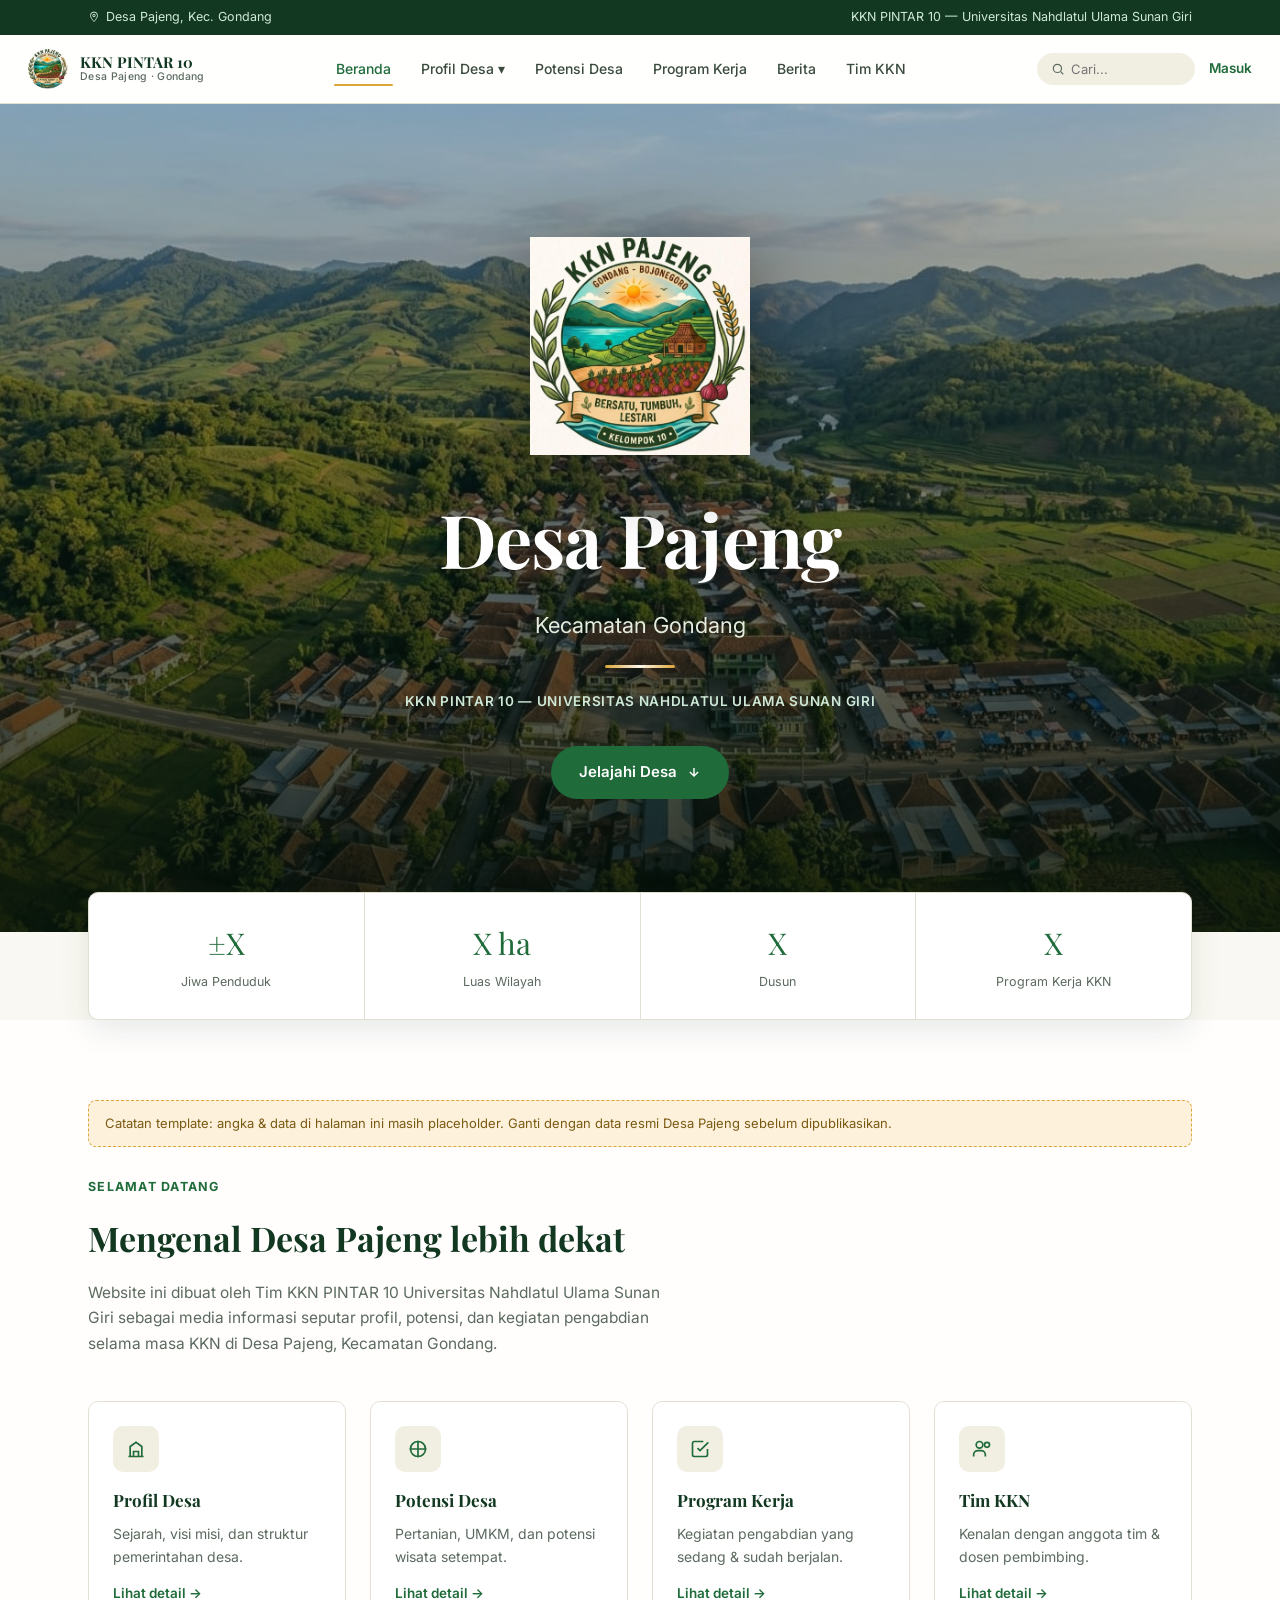
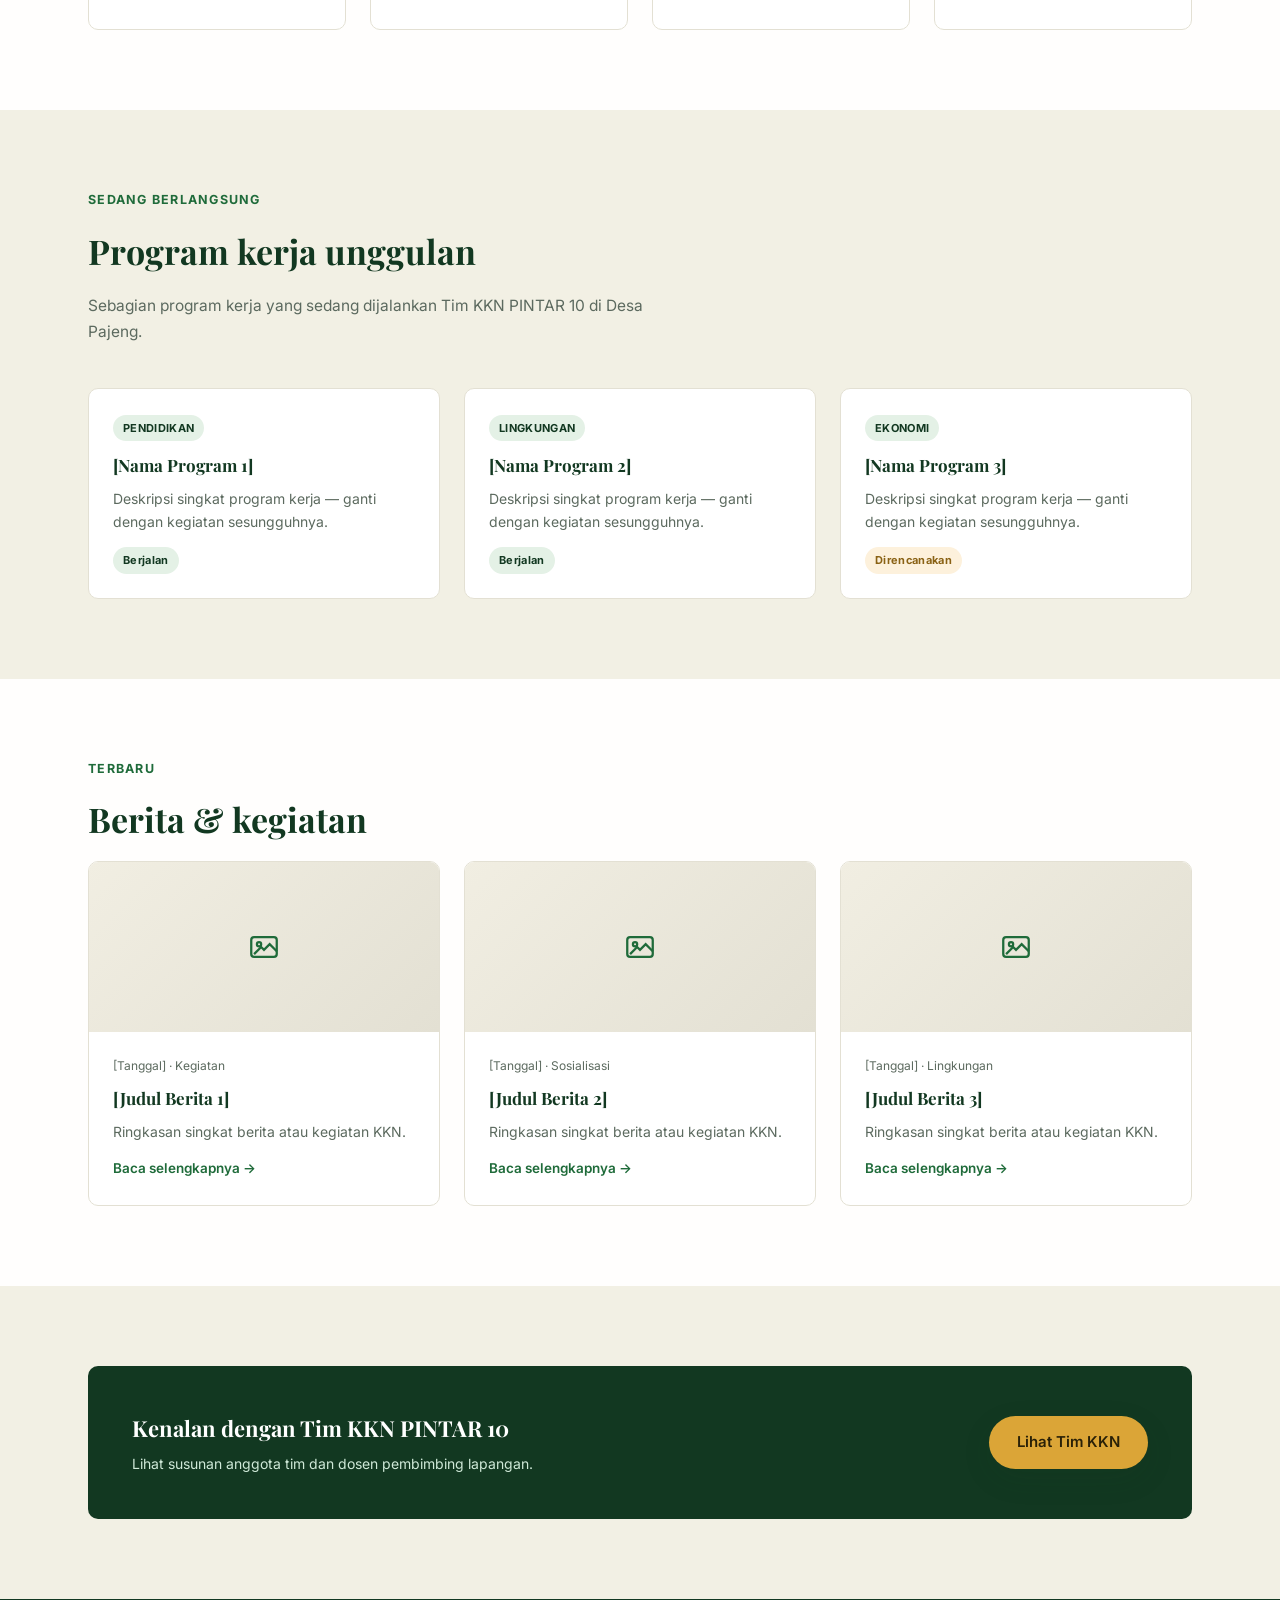
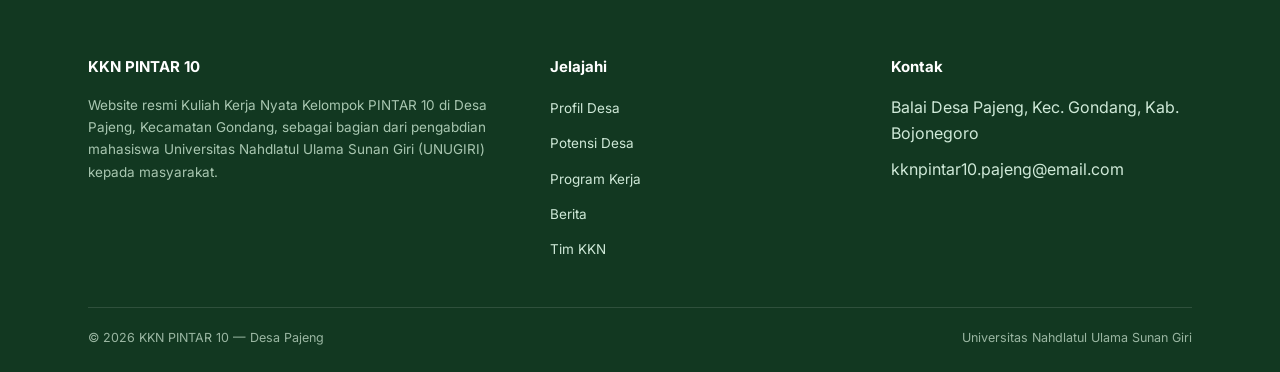
==== index.html @ 2a143d59 "Initial commit" ====
<!DOCTYPE html>
<html lang="id">
<head>
<meta charset="UTF-8">
<meta name="viewport" content="width=device-width, initial-scale=1.0">
<title>Beranda — KKN PINTAR 10 Desa Pajeng</title>
<meta name="description" content="Website resmi KKN PINTAR 10 Universitas Nahdlatul Ulama Sunan Giri di Desa Pajeng, Kecamatan Gondang.">
<link rel="stylesheet" href="style.css">
<link rel="preconnect" href="https://fonts.googleapis.com">
<link rel="preconnect" href="https://fonts.gstatic.com" crossorigin>
<link href="https://fonts.googleapis.com/css2?family=Playfair+Display:wght@600;700&family=Inter:wght@400;500;600;700&display=swap" rel="stylesheet">
</head>
<body>

<div class="topbar">
  <div class="container">
    <div class="loc"><svg viewBox="0 0 24 24" fill="none" stroke="currentColor" stroke-width="2"><path d="M12 21s7-7.5 7-12a7 7 0 1 0-14 0c0 4.5 7 12 7 12z"/><circle cx="12" cy="9" r="2.5"/></svg> Desa Pajeng, Kec. Gondang</div>
    <div>KKN PINTAR 10 — Universitas Nahdlatul Ulama Sunan Giri</div>
  </div>
</div>

<header class="navbar">
  <div class="nav-inner">
    <a href="index.html" class="brand">
      <img src="logo.jpeg" alt="Logo KKN PINTAR 10" width="40" height="40" style="border-radius:50%;object-fit:cover;">
      <span class="brand-text">KKN PINTAR 10<small>Desa Pajeng &middot; Gondang</small></span>
    </a>
    <ul class="nav-links" id="navlinks">
      <li><a href="index.html" class="active">Beranda</a></li>
      <li class="has-dropdown"><a href="profil-desa.html">Profil Desa ▾</a>
        <div class="dropdown">
          <a href="profil-desa.html#sejarah">Sejarah Desa</a>
          <a href="profil-desa.html#visi-misi">Visi &amp; Misi</a>
          <a href="profil-desa.html#struktur">Struktur Pemerintahan</a>
        </div>
      </li>
      <li><a href="potensi-desa.html">Potensi Desa</a></li>
      <li><a href="program-kerja.html">Program Kerja</a></li>
      <li><a href="berita.html">Berita</a></li>
      <li><a href="tim-kkn.html">Tim KKN</a></li>
    </ul>
    <div class="nav-right">
      <div class="search-box">
        <svg width="14" height="14" viewBox="0 0 24 24" fill="none" stroke="currentColor" stroke-width="2"><circle cx="11" cy="11" r="7"/><line x1="21" y1="21" x2="16.65" y2="16.65"/></svg>
        <input type="text" placeholder="Cari...">
      </div>
      <a href="#" class="login-link">Masuk</a>
      <button class="navtoggle" id="navtoggle" aria-label="Buka menu">≡</button>
    </div>
  </div>
</header>

<section class="hero">
  <div class="hero-bg">
    <img src="bk.jpeg" alt="Pemandangan Desa Pajeng" id="hero-bg-img"
         onerror="this.onerror=null;this.src='hero-bg-default.svg';">
  </div>
  <div class="hero-overlay"></div>
  <div class="hero-content">
    <div class="hero-logo">
  <img src="logo.jpeg" alt="Logo KKN PINTAR 10" style="object-fit:contain;">
</div>
    <h1>Desa Pajeng</h1>
    <p class="sub">Kecamatan Gondang</p>
    <div class="hero-divider"></div>
    <p class="kkn-line">KKN PINTAR 10 — Universitas Nahdlatul Ulama Sunan Giri</p>
    <a href="#jelajahi" class="hero-cta">Jelajahi Desa
      <svg width="14" height="14" viewBox="0 0 24 24" fill="none" stroke="currentColor" stroke-width="2.5"><path d="M12 5v14M5 12l7 7 7-7"/></svg>
    </a>
  </div>
</section>

<div class="container">
  <div class="stats-bar reveal">
    <div class="stat-box"><div class="num">±X</div><div class="lab">Jiwa Penduduk</div></div>
    <div class="stat-box"><div class="num">X ha</div><div class="lab">Luas Wilayah</div></div>
    <div class="stat-box"><div class="num">X</div><div class="lab">Dusun</div></div>
    <div class="stat-box"><div class="num">X</div><div class="lab">Program Kerja KKN</div></div>
  </div>
</div>

<section class="section" id="jelajahi">
  <div class="container">
    <div class="edit-note reveal">Catatan template: angka &amp; data di halaman ini masih placeholder. Ganti dengan data resmi Desa Pajeng sebelum dipublikasikan.</div>
    <p class="section-tag reveal">Selamat Datang</p>
    <h2 class="section-title reveal">Mengenal Desa Pajeng lebih dekat</h2>
    <p class="section-desc reveal">Website ini dibuat oleh Tim KKN PINTAR 10 Universitas Nahdlatul Ulama Sunan Giri sebagai media informasi seputar profil, potensi, dan kegiatan pengabdian selama masa KKN di Desa Pajeng, Kecamatan Gondang.</p>

    <div class="grid cols-4 reveal">
      <a href="profil-desa.html" class="card">
        <div class="card-body">
          <div class="card-icon"><svg width="20" height="20" viewBox="0 0 24 24" fill="none" stroke="currentColor" stroke-width="2"><path d="M3 21h18M5 21V9l7-5 7 5v12M9 21v-6h6v6"/></svg></div>
          <h3>Profil Desa</h3>
          <p>Sejarah, visi misi, dan struktur pemerintahan desa.</p>
          <span class="link">Lihat detail &rarr;</span>
        </div>
      </a>
      <a href="potensi-desa.html" class="card">
        <div class="card-body">
          <div class="card-icon"><svg width="20" height="20" viewBox="0 0 24 24" fill="none" stroke="currentColor" stroke-width="2"><path d="M12 2v20M2 12h20"/><circle cx="12" cy="12" r="9"/></svg></div>
          <h3>Potensi Desa</h3>
          <p>Pertanian, UMKM, dan potensi wisata setempat.</p>
          <span class="link">Lihat detail &rarr;</span>
        </div>
      </a>
      <a href="program-kerja.html" class="card">
        <div class="card-body">
          <div class="card-icon"><svg width="20" height="20" viewBox="0 0 24 24" fill="none" stroke="currentColor" stroke-width="2"><path d="M9 11l3 3L22 4M21 12v7a2 2 0 01-2 2H5a2 2 0 01-2-2V5a2 2 0 012-2h11"/></svg></div>
          <h3>Program Kerja</h3>
          <p>Kegiatan pengabdian yang sedang &amp; sudah berjalan.</p>
          <span class="link">Lihat detail &rarr;</span>
        </div>
      </a>
      <a href="tim-kkn.html" class="card">
        <div class="card-body">
          <div class="card-icon"><svg width="20" height="20" viewBox="0 0 24 24" fill="none" stroke="currentColor" stroke-width="2"><circle cx="9" cy="7" r="4"/><path d="M2 21v-2a5 5 0 015-5h4a5 5 0 015 5v2"/><circle cx="18" cy="7" r="3"/></svg></div>
          <h3>Tim KKN</h3>
          <p>Kenalan dengan anggota tim &amp; dosen pembimbing.</p>
          <span class="link">Lihat detail &rarr;</span>
        </div>
      </a>
    </div>
  </div>
</section>

<section class="section alt">
  <div class="container">
    <p class="section-tag reveal">Sedang Berlangsung</p>
    <h2 class="section-title reveal">Program kerja unggulan</h2>
    <p class="section-desc reveal">Sebagian program kerja yang sedang dijalankan Tim KKN PINTAR 10 di Desa Pajeng.</p>
    <div class="grid cols-3 reveal">
      <div class="card">
        <div class="card-body">
          <span class="tag-pill">Pendidikan</span>
          <h3>[Nama Program 1]</h3>
          <p>Deskripsi singkat program kerja — ganti dengan kegiatan sesungguhnya.</p>
          <span class="status-pill berjalan" style="margin-top:14px;display:inline-block;">Berjalan</span>
        </div>
      </div>
      <div class="card">
        <div class="card-body">
          <span class="tag-pill">Lingkungan</span>
          <h3>[Nama Program 2]</h3>
          <p>Deskripsi singkat program kerja — ganti dengan kegiatan sesungguhnya.</p>
          <span class="status-pill berjalan" style="margin-top:14px;display:inline-block;">Berjalan</span>
        </div>
      </div>
      <div class="card">
        <div class="card-body">
          <span class="tag-pill">Ekonomi</span>
          <h3>[Nama Program 3]</h3>
          <p>Deskripsi singkat program kerja — ganti dengan kegiatan sesungguhnya.</p>
          <span class="status-pill rencana" style="margin-top:14px;display:inline-block;">Direncanakan</span>
        </div>
      </div>
    </div>
  </div>
</section>

<section class="section">
  <div class="container">
    <p class="section-tag reveal">Terbaru</p>
    <h2 class="section-title reveal">Berita &amp; kegiatan</h2>
    <div class="grid cols-3 reveal">
      <div class="card news-card">
        <div class="card-thumb"><img src="foto-berita-1.jpg" alt="Foto Berita 1" onerror="this.style.display='none'; this.nextElementSibling.style.display='flex';"><div class="thumb-fallback"><svg width="34" height="34" viewBox="0 0 24 24" fill="none" stroke="currentColor" stroke-width="1.6"><rect x="3" y="5" width="18" height="14" rx="2"/><circle cx="8.5" cy="10" r="1.5"/><path d="M21 15l-5-5-4 4-2-2-5 5"/></svg></div></div>
        <div class="card-body">
          <div class="meta">[Tanggal] &middot; Kegiatan</div>
          <h3>[Judul Berita 1]</h3>
          <p>Ringkasan singkat berita atau kegiatan KKN.</p>
          <a href="berita.html" class="link">Baca selengkapnya &rarr;</a>
        </div>
      </div>
      <div class="card news-card">
        <div class="card-thumb"><img src="foto-berita-2.jpg" alt="Foto Berita 2" onerror="this.style.display='none'; this.nextElementSibling.style.display='flex';"><div class="thumb-fallback"><svg width="34" height="34" viewBox="0 0 24 24" fill="none" stroke="currentColor" stroke-width="1.6"><rect x="3" y="5" width="18" height="14" rx="2"/><circle cx="8.5" cy="10" r="1.5"/><path d="M21 15l-5-5-4 4-2-2-5 5"/></svg></div></div>
        <div class="card-body">
          <div class="meta">[Tanggal] &middot; Sosialisasi</div>
          <h3>[Judul Berita 2]</h3>
          <p>Ringkasan singkat berita atau kegiatan KKN.</p>
          <a href="berita.html" class="link">Baca selengkapnya &rarr;</a>
        </div>
      </div>
      <div class="card news-card">
        <div class="card-thumb"><img src="foto-berita-3.jpg" alt="Foto Berita 3" onerror="this.style.display='none'; this.nextElementSibling.style.display='flex';"><div class="thumb-fallback"><svg width="34" height="34" viewBox="0 0 24 24" fill="none" stroke="currentColor" stroke-width="1.6"><rect x="3" y="5" width="18" height="14" rx="2"/><circle cx="8.5" cy="10" r="1.5"/><path d="M21 15l-5-5-4 4-2-2-5 5"/></svg></div></div>
        <div class="card-body">
          <div class="meta">[Tanggal] &middot; Lingkungan</div>
          <h3>[Judul Berita 3]</h3>
          <p>Ringkasan singkat berita atau kegiatan KKN.</p>
          <a href="berita.html" class="link">Baca selengkapnya &rarr;</a>
        </div>
      </div>
    </div>
  </div>
</section>

<section class="section alt">
  <div class="container">
    <div class="cta-band reveal">
      <div>
        <h3>Kenalan dengan Tim KKN PINTAR 10</h3>
        <p>Lihat susunan anggota tim dan dosen pembimbing lapangan.</p>
      </div>
      <a href="tim-kkn.html" class="hero-cta">Lihat Tim KKN</a>
    </div>
  </div>
</section>

<footer class="footer">
  <div class="container">
    <div class="footer-grid">
      <div>
        <h4>KKN PINTAR 10</h4>
        <p>Website resmi Kuliah Kerja Nyata Kelompok PINTAR 10 di Desa Pajeng, Kecamatan Gondang, sebagai bagian dari pengabdian mahasiswa Universitas Nahdlatul Ulama Sunan Giri (UNUGIRI) kepada masyarakat.</p>
      </div>
      <div>
        <h4>Jelajahi</h4>
        <ul>
          <li><a href="profil-desa.html">Profil Desa</a></li>
          <li><a href="potensi-desa.html">Potensi Desa</a></li>
          <li><a href="program-kerja.html">Program Kerja</a></li>
          <li><a href="berita.html">Berita</a></li>
          <li><a href="tim-kkn.html">Tim KKN</a></li>
        </ul>
      </div>
      <div>
        <h4>Kontak</h4>
        <ul>
          <li>Balai Desa Pajeng, Kec. Gondang, Kab. Bojonegoro</li>
          <li>kknpintar10.pajeng@email.com</li>
        </ul>
      </div>
    </div>
    <div class="footer-bottom">
      <span>&copy; <span id="year">2026</span> KKN PINTAR 10 — Desa Pajeng</span>
      <span>Universitas Nahdlatul Ulama Sunan Giri</span>
    </div>
  </div>
</footer>
<script src="script.js"></script>
</body>
</html>
---- style.css ----
/* ===== KKN PINTAR 10 — Desa Pajeng | shared stylesheet ===== */
:root{
  --green-deep:#123821;
  --green-mid:#1f6b3a;
  --green-bright:#2f9950;
  --gold:#dba537;
  --cream:#faf8f2;
  --cream-2:#f1eee2;
  --ink:#1c261f;
  --muted:#5c6a5f;
  --line:#e3e0d3;
  --white:#ffffff;
  --radius:10px;
  --serif:'Playfair Display', serif;
  --sans:'Inter', sans-serif;
  --shadow: 0 10px 30px rgba(18,56,33,.10);
  --ease: cubic-bezier(.22,.85,.36,1);
  --ease-soft: cubic-bezier(.4,0,.2,1);
  /* shared scenic background image — ganti nama file ini kalau mau pakai foto pemandangan asli Desa Pajeng */
  --site-bg-img: url('bk.jpeg'), url('hero-bg-default.svg');
}
*{ margin:0; padding:0; box-sizing:border-box; }
html{ scroll-behavior:smooth; }

/* ---------- consistent scenic background (site-wide) ---------- */
body{
  font-family:var(--sans); color:var(--ink); line-height:1.65;
  animation:pageFadeIn .6s var(--ease-soft) both;
  background-color:var(--cream);
  background-image:
    linear-gradient(180deg, rgba(250,248,242,.93) 0%, rgba(250,248,242,.96) 40%, rgba(250,248,242,.98) 100%),
    var(--site-bg-img);
  background-repeat:no-repeat;
  background-position:top center;
  background-size:cover;
  background-attachment:fixed;
}
@keyframes pageFadeIn{ from{ opacity:0; } to{ opacity:1; } }
a{ text-decoration:none; color:inherit; transition:color .25s var(--ease-soft); }
img{ max-width:100%; display:block; }
ul{ list-style:none; }
.container{ max-width:1160px; margin:0 auto; padding:0 28px; }
h1,h2,h3,h4{ font-family:var(--serif); font-weight:700; color:var(--green-deep); }

/* ---------- topbar ---------- */
.topbar{ background:var(--green-deep); color:#cfe9d8; font-size:12.5px; }
.topbar .container{ display:flex; justify-content:space-between; align-items:center; padding:7px 28px; flex-wrap:wrap; gap:6px; }
.topbar .loc{ display:flex; align-items:center; gap:6px; }
.topbar .loc svg{ width:12px; height:12px; }

/* ---------- navbar ---------- */
.navbar{ background:rgba(255,255,255,.92); backdrop-filter:blur(8px); border-bottom:1px solid var(--line); position:sticky; top:0; z-index:100; }
.nav-inner{ display:flex; align-items:center; justify-content:space-between; padding:14px 28px; gap:24px; }
.brand{ display:flex; align-items:center; gap:12px; }
.brand-text{ font-family:var(--serif); font-weight:700; font-size:15px; color:var(--green-deep); line-height:1.2; }
.brand-text small{ display:block; font-family:var(--sans); font-weight:500; font-size:10.5px; color:var(--muted); letter-spacing:.03em; }
.nav-links{ display:flex; align-items:center; gap:26px; font-size:14px; font-weight:500; }
.nav-links a{ color:#3a4a3d; position:relative; padding:6px 2px; transition:color .25s var(--ease-soft); }
.nav-links a.active, .nav-links a:hover{ color:var(--green-mid); }
.nav-links a::after{ content:""; position:absolute; left:0; right:100%; bottom:-3px; height:2px; background:var(--gold); border-radius:2px; transition:right .3s var(--ease); }
.nav-links a:hover::after{ right:0; }
.nav-links a.active::after{ right:0; }
.has-dropdown{ position:relative; }
.dropdown{ position:absolute; top:130%; left:0; background:var(--white); border:1px solid var(--line); border-radius:8px; box-shadow:var(--shadow); min-width:210px; padding:8px; opacity:0; visibility:hidden; transform:translateY(10px) scale(.98); transition:opacity .28s var(--ease), transform .28s var(--ease), visibility .28s; transform-origin:top left; }
.has-dropdown:hover .dropdown{ opacity:1; visibility:visible; transform:translateY(0) scale(1); }
.dropdown a{ display:block; padding:9px 12px; border-radius:6px; font-size:13.5px; color:#3a4a3d; transition:background .2s var(--ease-soft), color .2s var(--ease-soft), padding-left .2s var(--ease-soft); }
.dropdown a:hover{ background:var(--cream-2); color:var(--green-mid); padding-left:15px; }
.nav-right{ display:flex; align-items:center; gap:14px; }
.search-box{ display:flex; align-items:center; gap:6px; background:var(--cream-2); border-radius:20px; padding:8px 14px; font-size:13px; color:var(--muted); }
.search-box input{ border:none; background:transparent; outline:none; font-size:13px; width:110px; font-family:var(--sans); }
.login-link{ font-size:13.5px; font-weight:600; color:var(--green-mid); white-space:nowrap; }
.navtoggle{ display:none; background:none; border:1px solid var(--line); border-radius:6px; padding:8px 10px; font-size:18px; color:var(--green-deep); }

/* ---------- home hero ---------- */
.hero{ position:relative; min-height:92vh; display:flex; align-items:center; overflow:hidden; background:#0d2417; }
.hero-bg{ position:absolute; inset:0; z-index:0; overflow:hidden; transform:scale(1.06); animation:heroDrift 26s ease-in-out infinite alternate; }
.hero-bg img{ width:100%; height:100%; object-fit:cover; display:block; }
@keyframes heroDrift{ from{ transform:scale(1.06) translate(0,0); } to{ transform:scale(1.12) translate(-1.2%,-1%); } }
.hero-overlay{ position:absolute; inset:0; background:linear-gradient(180deg, rgba(9,26,17,.25) 0%, rgba(8,22,14,.55) 55%, rgba(6,18,11,.86) 100%); z-index:1; }
.hero-content{ position:relative; z-index:2; width:100%; text-align:center; color:#fff; padding:60px 24px; animation:heroRise 1s var(--ease) both .1s; }
@keyframes heroRise{ from{ opacity:0; transform:translateY(26px); } to{ opacity:1; transform:translateY(0); } }
.hero-logo{ width:220px; height:220px; margin:0 auto 22px; display:flex; align-items:center; justify-content:center; filter:drop-shadow(0 16px 40px rgba(0,0,0,.45)); animation:logoPop .7s var(--ease) both .2s; }
.hero-logo img{ width:100%; height:100%; }
@keyframes logoPop{ from{ opacity:0; transform:translateY(-14px) scale(.85); } to{ opacity:1; transform:translateY(0) scale(1); } }
.hero-content h1{ font-size:clamp(42px,7vw,74px); color:#fff; letter-spacing:-0.01em; text-shadow:0 4px 24px rgba(0,0,0,.25); }
.hero-content .sub{ font-size:clamp(17px,2.2vw,22px); color:#e5ecdf; margin-top:6px; font-weight:400; font-family:var(--sans); }
.hero-divider{ width:70px; height:3px; background:var(--gold); margin:22px auto; border-radius:2px; position:relative; overflow:hidden; }
.hero-divider::after{ content:""; position:absolute; inset:0; background:linear-gradient(90deg,transparent,rgba(255,255,255,.9),transparent); animation:shimmer 2.6s ease-in-out infinite; }
@keyframes shimmer{ 0%{ transform:translateX(-100%); } 100%{ transform:translateX(100%); } }
.hero-content .kkn-line{ font-size:13.5px; letter-spacing:.05em; color:#cfe9d8; text-transform:uppercase; font-weight:600; margin-bottom:34px; }
.hero-cta{ display:inline-flex; align-items:center; gap:10px; background:var(--green-mid); color:#fff; padding:14px 28px; border-radius:30px; font-weight:600; font-size:15px; box-shadow:var(--shadow); transition:background .3s var(--ease-soft), transform .3s var(--ease), box-shadow .3s var(--ease-soft); }
.hero-cta:hover{ background:var(--green-bright); transform:translateY(-3px); box-shadow:0 16px 34px rgba(18,56,33,.28); }
.hero-cta svg{ transition:transform .3s var(--ease); }
.hero-cta:hover svg{ transform:translateY(3px); }

/* ---------- scroll reveal ---------- */
.reveal{ opacity:0; transform:translateY(28px); transition:opacity .7s var(--ease), transform .7s var(--ease); }
.reveal.in{ opacity:1; transform:translateY(0); }
.grid.reveal.in > *, .filters.reveal.in > *, .org-list.reveal.in > *, .team-grid.reveal.in > *{ animation:none; }
.grid > *, .org-list > *, .team-grid > *{ opacity:0; transform:translateY(18px); transition:opacity .55s var(--ease), transform .55s var(--ease); }
.reveal.in.grid > *, .reveal.in .grid > *{ opacity:1; transform:translateY(0); }
.grid.reveal.in > *:nth-child(1),.org-list.reveal.in > *:nth-child(1),.team-grid.reveal.in > *:nth-child(1){ transition-delay:.04s; }
.grid.reveal.in > *:nth-child(2),.org-list.reveal.in > *:nth-child(2),.team-grid.reveal.in > *:nth-child(2){ transition-delay:.09s; }
.grid.reveal.in > *:nth-child(3),.org-list.reveal.in > *:nth-child(3),.team-grid.reveal.in > *:nth-child(3){ transition-delay:.14s; }
.grid.reveal.in > *:nth-child(4),.org-list.reveal.in > *:nth-child(4),.team-grid.reveal.in > *:nth-child(4){ transition-delay:.19s; }
.grid.reveal.in > *:nth-child(5),.team-grid.reveal.in > *:nth-child(5){ transition-delay:.24s; }
.grid.reveal.in > *:nth-child(6),.team-grid.reveal.in > *:nth-child(6){ transition-delay:.29s; }
.grid.reveal.in > *:nth-child(n+7),.team-grid.reveal.in > *:nth-child(n+7){ transition-delay:.34s; }
.reveal.in > *{ opacity:1; transform:translateY(0); }

/* ---------- page banner (sub pages) — now shares the same scenic image as the homepage hero ---------- */
.page-banner{ position:relative; padding:64px 0 54px; overflow:hidden; background:#0d2417; }
.page-banner::before{
  content:""; position:absolute; inset:0; z-index:0;
  background-image:
    linear-gradient(180deg, rgba(9,26,17,.72) 0%, rgba(8,22,14,.82) 55%, rgba(6,18,11,.92) 100%),
    var(--site-bg-img);
  background-repeat:no-repeat; background-position:center; background-size:cover; background-attachment:fixed;
  animation:bannerGlow 8s ease-in-out infinite alternate;
}
@keyframes bannerGlow{ from{ opacity:.85; } to{ opacity:1; } }
.page-banner .container{ position:relative; z-index:1; animation:heroRise .7s var(--ease) both; }
.breadcrumb{ font-size:12.5px; color:#bcd9c6; letter-spacing:.02em; margin-bottom:10px; }
.breadcrumb a{ color:#e7f3ea; }
.page-banner h1{ color:#fff; font-size:clamp(30px,4vw,44px); }
.page-banner p{ color:#cfe9d8; margin-top:10px; max-width:560px; font-size:15px; }

/* ---------- sections ---------- */
.section{ padding:80px 0; background:rgba(255,255,255,.86); }
.section.alt{ background:rgba(241,238,226,.88); }
.section.textured{ position:relative; overflow:hidden; }
.section.textured::before{ content:""; position:absolute; inset:0; z-index:0;
  background:
    radial-gradient(circle at 10% 8%, rgba(47,153,80,.09), transparent 42%),
    radial-gradient(circle at 90% 18%, rgba(219,165,55,.13), transparent 46%),
    radial-gradient(circle at 16% 92%, rgba(31,107,58,.10), transparent 44%),
    radial-gradient(circle at 92% 90%, rgba(47,153,80,.08), transparent 42%);
  animation: bannerGlow 9s ease-in-out infinite alternate; }
.section.textured > .container{ position:relative; z-index:1; }
.section-tag{ font-size:12.5px; font-weight:700; letter-spacing:.1em; text-transform:uppercase; color:var(--green-mid); margin-bottom:12px; }
.section-title{ font-size:clamp(24px,3vw,34px); margin-bottom:14px; }
.section-desc{ color:var(--muted); max-width:600px; font-size:15.5px; margin-bottom:44px; }
.section-desc.center, .section-tag.center, .section-title.center{ margin-left:auto; margin-right:auto; text-align:center; }

/* stats bar */
.stats-bar{ display:grid; grid-template-columns:repeat(4,1fr); gap:1px; background:var(--line); border:1px solid var(--line); border-radius:var(--radius); overflow:hidden; margin-top:-40px; position:relative; z-index:3; box-shadow:var(--shadow); }
.stat-box{ background:#fff; padding:26px 20px; text-align:center; transition:background .3s var(--ease-soft); }
.stat-box:hover{ background:var(--cream-2); }
.stat-box .num{ font-family:var(--serif); font-size:30px; color:var(--green-mid); transition:transform .3s var(--ease); }
.stat-box:hover .num{ transform:scale(1.08); }
.stat-box .lab{ font-size:12.5px; color:var(--muted); margin-top:4px; }

/* card grid */
.grid{ display:grid; gap:24px; }
.grid.cols-2{ grid-template-columns:repeat(2,1fr); }
.grid.cols-3{ grid-template-columns:repeat(3,1fr); }
.grid.cols-4{ grid-template-columns:repeat(4,1fr); }

.card{ background:#fff; border:1px solid var(--line); border-radius:var(--radius); overflow:hidden; transition:transform .35s var(--ease), box-shadow .35s var(--ease), border-color .35s var(--ease-soft); }
.card:hover{ transform:translateY(-6px); box-shadow:0 18px 38px rgba(18,56,33,.14); border-color:transparent; }
.card-icon{ width:46px; height:46px; border-radius:10px; background:var(--cream-2); display:flex; align-items:center; justify-content:center; color:var(--green-mid); margin-bottom:14px; transition:background .3s var(--ease-soft), color .3s var(--ease-soft), transform .3s var(--ease); }
.card:hover .card-icon{ background:var(--green-mid); color:#fff; transform:rotate(-6deg) scale(1.06); }
.card-body{ padding:24px; }
.card h3{ font-size:17px; margin-bottom:8px; }
.card p{ color:var(--muted); font-size:14px; }
.card .link{ display:inline-block; margin-top:14px; font-size:13.5px; font-weight:600; color:var(--green-mid); transition:letter-spacing .3s var(--ease-soft); }
.card:hover .link{ letter-spacing:.02em; }
.card-thumb{ width:100%; height:170px; background:linear-gradient(135deg,var(--cream-2),var(--line)); display:flex; align-items:center; justify-content:center; color:var(--green-mid); position:relative; overflow:hidden; transition:color .3s var(--ease-soft); }
.card:hover .card-thumb{ color:var(--green-bright); }
.card-thumb svg{ transition:transform .4s var(--ease); }
.card:hover .card-thumb svg{ transform:scale(1.12); }
.card-thumb img{ width:100%; height:100%; object-fit:cover; transition:transform .5s var(--ease); }
.card:hover .card-thumb img{ transform:scale(1.06); }
.thumb-fallback{ display:none; width:100%; height:100%; align-items:center; justify-content:center; }
.tag-pill{ display:inline-block; font-size:11px; font-weight:700; letter-spacing:.03em; text-transform:uppercase; color:var(--green-deep); background:#e4f1e6; padding:4px 10px; border-radius:20px; margin-bottom:10px; }

/* status pill */
.status-pill{ font-size:11px; font-weight:700; padding:4px 10px; border-radius:20px; letter-spacing:.03em; }
.status-pill.berjalan{ background:#e4f1e6; color:var(--green-deep); }
.status-pill.selesai{ background:#eee; color:#666; }
.status-pill.rencana{ background:#fdf1dc; color:#8a6215; }

/* filters */
.filters{ display:flex; gap:10px; flex-wrap:wrap; margin-bottom:36px; }
.filter-btn{ font-size:13px; font-weight:600; padding:9px 18px; border-radius:20px; border:1px solid var(--line); background:#fff; color:var(--muted); cursor:pointer; transition:background .3s var(--ease-soft), color .3s var(--ease-soft), border-color .3s var(--ease-soft), transform .2s var(--ease); }
.filter-btn.active,.filter-btn:hover{ background:var(--green-deep); color:#fff; border-color:var(--green-deep); transform:translateY(-2px); }
[data-category]{ transition:opacity .35s var(--ease-soft), transform .35s var(--ease-soft); }

/* welcome / two column */
.two-col{ display:grid; grid-template-columns:1.1fr .9fr; gap:56px; align-items:center; }
.two-col img, .two-col .img-box{ border-radius:var(--radius); }
.img-box{ background:linear-gradient(135deg,var(--cream-2),var(--line)); min-height:280px; display:flex; align-items:center; justify-content:center; color:var(--green-mid); overflow:hidden; }
.img-box img{ width:100%; height:100%; object-fit:cover; min-height:280px; }

/* org structure (Profil Desa — Struktur Pemerintahan) — foto diperbesar */
.org-list{ display:grid; grid-template-columns:repeat(3,1fr); gap:26px; }
.org-card{ background:#fff; border:1px solid var(--line); border-radius:var(--radius); padding:28px 22px; text-align:center; transition:transform .35s var(--ease), box-shadow .35s var(--ease), border-color .3s var(--ease-soft); }
.org-card:hover{ transform:translateY(-6px); box-shadow:0 18px 38px rgba(18,56,33,.14); border-color:transparent; }
.org-avatar{ width:120px; height:120px; border-radius:50%; background:var(--cream-2); color:var(--green-mid); display:flex; align-items:center; justify-content:center; margin:0 auto 16px; font-family:var(--serif); font-size:32px; font-weight:700; overflow:hidden; box-shadow:0 0 0 6px var(--cream); transition:background .3s var(--ease-soft), color .3s var(--ease-soft), transform .3s var(--ease); }
.org-avatar img{ width:100%; height:100%; object-fit:cover; }
.org-card:hover .org-avatar{ background:var(--green-mid); color:#fff; transform:scale(1.06); }
.org-card .role{ font-size:12px; color:var(--gold); font-weight:700; text-transform:uppercase; letter-spacing:.04em; margin-bottom:6px; }
.org-card .name{ font-size:16px; color:var(--ink); font-weight:600; }
.org-card.kordes{ background:linear-gradient(160deg,var(--green-deep),var(--green-mid)); border-color:var(--green-deep); }
.org-card.kordes .role{ color:var(--gold); }
.org-card.kordes .name{ color:#fff; }
.org-card.kordes .org-avatar{ background:var(--gold); color:var(--green-deep); }
.org-card.kordes:hover .org-avatar{ background:#fff; color:var(--green-deep); }
.org-card .members{ font-size:14.5px; color:var(--ink); font-weight:600; line-height:1.5; }
.org-card.kordes .members{ color:#fff; }
.org-divider{ text-align:center; margin:8px 0 26px; }
.org-divider .role{ font-size:12px; color:var(--gold); font-weight:700; text-transform:uppercase; letter-spacing:.04em; }

/* data wilayah */
.data-list{ border-top:1px solid var(--line); }
.data-row{ display:flex; justify-content:space-between; padding:16px 0; border-bottom:1px solid var(--line); font-size:14.5px; }
.data-row .k{ color:var(--muted); }
.data-row .v{ font-weight:600; }

.map-embed{ border-radius:var(--radius); overflow:hidden; border:1px solid var(--line); }
.map-embed iframe{ width:100%; height:340px; border:0; display:block; }

/* team — Dosen Pembimbing Lapangan */
.dpl-card{ display:flex; gap:26px; align-items:center; background:#fff; border:1px solid var(--line); border-radius:var(--radius); padding:30px; margin-bottom:56px; transition:box-shadow .35s var(--ease), transform .35s var(--ease); }
.dpl-card:hover{ box-shadow:0 18px 38px rgba(18,56,33,.14); transform:translateY(-4px); }
.avatar-lg{ width:160px; height:160px; border-radius:50%; background:var(--cream-2); color:var(--green-mid); display:flex; align-items:center; justify-content:center; font-family:var(--serif); font-size:42px; font-weight:700; flex-shrink:0; overflow:hidden; }
.avatar-lg img{ width:100%; height:100%; object-fit:cover; }
.avatar-md{ width:140px; height:140px; border-radius:50%; background:var(--cream-2); color:var(--green-mid); display:flex; align-items:center; justify-content:center; font-family:var(--serif); font-size:34px; font-weight:700; overflow:hidden; transition:background .3s var(--ease-soft), color .3s var(--ease-soft), transform .3s var(--ease); }
.avatar-md img{ width:100%; height:100%; object-fit:cover; }

/* ---------- Tim KKN org chart v2 — kordes di atas, anggota dalam 2 kolom agar muat 1 layar & foto lebih besar ---------- */
.org-chart-v2{ max-width:920px; margin:0 auto; }
.org-top{ display:flex; flex-direction:column; align-items:center; text-align:center; margin-bottom:44px; }
.org-top .avatar-xl{ width:190px; height:190px; border-radius:50%; overflow:hidden; box-shadow:0 0 0 8px var(--cream), var(--shadow); margin-bottom:18px; background:var(--gold); color:var(--green-deep); display:flex; align-items:center; justify-content:center; font-family:var(--serif); font-size:52px; font-weight:700; transition:transform .4s var(--ease); }
.org-top .avatar-xl:hover{ transform:scale(1.04); }
.org-top .avatar-xl img{ width:100%; height:100%; object-fit:cover; }
.org-top .role{ font-size:13px; font-weight:700; color:var(--gold); text-transform:uppercase; letter-spacing:.08em; margin-bottom:6px; }
.org-top .name{ font-family:var(--serif); font-size:26px; font-weight:700; color:var(--green-deep); }

.org-grid-2col{ display:grid; grid-template-columns:repeat(2,1fr); gap:26px 36px; }
.org-member{ position:relative; display:flex; align-items:center; gap:20px; background:#fff; border:1px solid var(--line); border-radius:var(--radius); padding:18px 22px; transition:transform .4s var(--ease), box-shadow .4s var(--ease), border-color .3s var(--ease-soft); }
.org-member:hover{ transform:translateY(-6px); box-shadow:0 18px 38px rgba(18,56,33,.14); border-color:transparent; }
.org-member .avatar-md{ flex-shrink:0; box-shadow:0 0 0 5px var(--cream); }
.org-member:hover .avatar-md{ transform:scale(1.05); }
.org-member .role{ font-size:12px; font-weight:700; color:var(--gold); text-transform:uppercase; letter-spacing:.05em; margin-bottom:6px; }
.org-member .name{ font-family:var(--serif); font-size:19px; font-weight:700; color:var(--ink); }
.org-member.reveal{ transform:translateY(24px); }
.org-member.reveal.in{ transform:translateY(0); }

/* legacy vertical org chart kept for compatibility if referenced elsewhere */
.org-chart{ position:relative; max-width:560px; margin:0 auto; }
.org-chart::before{ content:""; position:absolute; top:70px; bottom:70px; left:70px; width:2px; background:linear-gradient(var(--green-mid), var(--line) 85%); z-index:0; }
.org-node{ position:relative; z-index:1; display:flex; align-items:center; gap:24px; margin-bottom:26px; }
.org-node:last-child{ margin-bottom:0; }
.org-node-slot{ flex-shrink:0; width:140px; display:flex; justify-content:center; }
.org-node-slot .avatar-lg, .org-node-slot .avatar-md{ box-shadow:0 0 0 6px var(--cream); transition:transform .4s var(--ease), box-shadow .4s var(--ease); }
.org-node:hover .avatar-lg, .org-node:hover .avatar-md{ transform:scale(1.06); }
.org-node-card{ flex:1; background:#fff; border:1px solid var(--line); border-radius:var(--radius); padding:20px 26px; transition:transform .4s var(--ease), box-shadow .4s var(--ease), border-color .3s var(--ease-soft); }
.org-node-card:hover{ transform:translateX(8px); box-shadow:0 16px 34px rgba(18,56,33,.14); border-color:transparent; }
.org-node-card .role{ font-family:var(--sans); font-size:12px; font-weight:700; color:var(--gold); text-transform:uppercase; letter-spacing:.06em; margin-bottom:6px; }
.org-node-card .name{ font-family:var(--serif); font-size:20px; font-weight:700; color:var(--ink); letter-spacing:.01em; }
.org-node-card.kordes{ background:linear-gradient(160deg,var(--green-deep),var(--green-mid)); border-color:var(--green-deep); }
.org-node-card.kordes .role{ color:var(--gold); }
.org-node-card.kordes .name{ color:#fff; }
.org-node.reveal{ transform:translateX(-34px); transition:opacity .6s var(--ease), transform .6s var(--ease); }
.org-node.reveal.in{ opacity:1; transform:translateX(0); }

/* documentation gallery — 8 foto, ukuran lebih besar & rasio landscape */
.gallery-grid{ display:grid; grid-template-columns:repeat(4,1fr); gap:26px; }
.gallery-item{ position:relative; aspect-ratio:4/3; border-radius:var(--radius); overflow:hidden; background:linear-gradient(135deg,var(--cream-2),var(--line)); box-shadow:0 8px 22px rgba(18,56,33,.10); transition:transform .45s var(--ease), box-shadow .45s var(--ease); }
.gallery-item:hover{ transform:translateY(-6px) scale(1.015); box-shadow:0 20px 40px rgba(18,56,33,.18); }
.gallery-item img{ width:100%; height:100%; object-fit:cover; display:block; transition:transform .5s var(--ease); }
.gallery-item:hover img{ transform:scale(1.08); }
.gallery-fallback{ display:none; width:100%; height:100%; align-items:center; justify-content:center; color:var(--green-mid); }

/* news */
.news-card .meta{ font-size:12px; color:var(--muted); margin-bottom:8px; }

/* cta band */
.cta-band{ background:var(--green-deep); border-radius:var(--radius); padding:44px; display:flex; justify-content:space-between; align-items:center; gap:24px; flex-wrap:wrap; color:#fff; transition:box-shadow .35s var(--ease); }
.cta-band h3{ color:#fff; font-size:22px; margin-bottom:6px; }
.cta-band p{ color:#cfe9d8; font-size:14px; }
.cta-band .hero-cta{ background:var(--gold); color:#2a2107; }
.cta-band .hero-cta:hover{ background:#eab94a; }
.cta-band:hover{ box-shadow:0 20px 44px rgba(18,56,33,.28); }

/* footer */
.footer{ background:var(--green-deep); color:#cfe9d8; padding:56px 0 24px; margin-top:0; }
.footer-grid{ display:grid; grid-template-columns:1.4fr 1fr 1fr; gap:40px; margin-bottom:36px; }
.footer h4{ color:#fff; font-size:15px; margin-bottom:14px; font-family:var(--sans); }
.footer p{ font-size:13.5px; color:#a9c7b1; }
.footer ul li{ margin-bottom:9px; }
.footer ul a{ font-size:13.5px; color:#cfe9d8; }
.footer ul a:hover{ color:var(--gold); }
.footer-bottom{ border-top:1px solid rgba(255,255,255,.12); padding-top:20px; font-size:12.5px; color:#9ab6a2; display:flex; justify-content:space-between; flex-wrap:wrap; gap:8px; }

/* placeholder banner note */
.edit-note{ background:#fdf1dc; border:1px dashed #dba537; color:#7a5a12; font-size:13px; padding:12px 16px; border-radius:8px; margin-bottom:30px; }

/* responsive */
@media (max-width: 960px){
  .nav-links{ position:fixed; top:104px; left:0; right:0; background:#fff; flex-direction:column; align-items:flex-start; padding:18px 28px; gap:16px; border-bottom:1px solid var(--line); transform:translateY(-140%); transition:.25s; z-index:99; }
  .nav-links.open{ transform:translateY(0); }
  .navtoggle{ display:block; }
  .search-box{ display:none; }
  .two-col, .stats-bar, .org-list, .team-grid, .grid.cols-3, .grid.cols-4, .gallery-grid{ grid-template-columns:repeat(2,1fr); }
  .footer-grid{ grid-template-columns:1fr; }
  .org-grid-2col{ grid-template-columns:1fr; }
  body{ background-attachment:scroll; }
  .page-banner::before{ background-attachment:scroll; }
}
@media (max-width: 600px){
  .stats-bar, .org-list, .team-grid, .grid.cols-2, .grid.cols-3, .grid.cols-4{ grid-template-columns:1fr; }
  .gallery-grid{ grid-template-columns:1fr; }
  .dpl-card{ flex-direction:column; text-align:center; }
  .cta-band{ flex-direction:column; text-align:center; }
  .hero-logo{ width:150px; height:150px; }
  .org-node{ gap:14px; }
  .org-node-slot{ width:96px; }
  .avatar-lg{ width:110px; height:110px; font-size:30px; }
  .avatar-md{ width:96px; height:96px; font-size:26px; }
  .org-chart::before{ left:48px; }
  .org-top .avatar-xl{ width:140px; height:140px; font-size:38px; }
  .org-member .avatar-md{ width:88px; height:88px; }
}
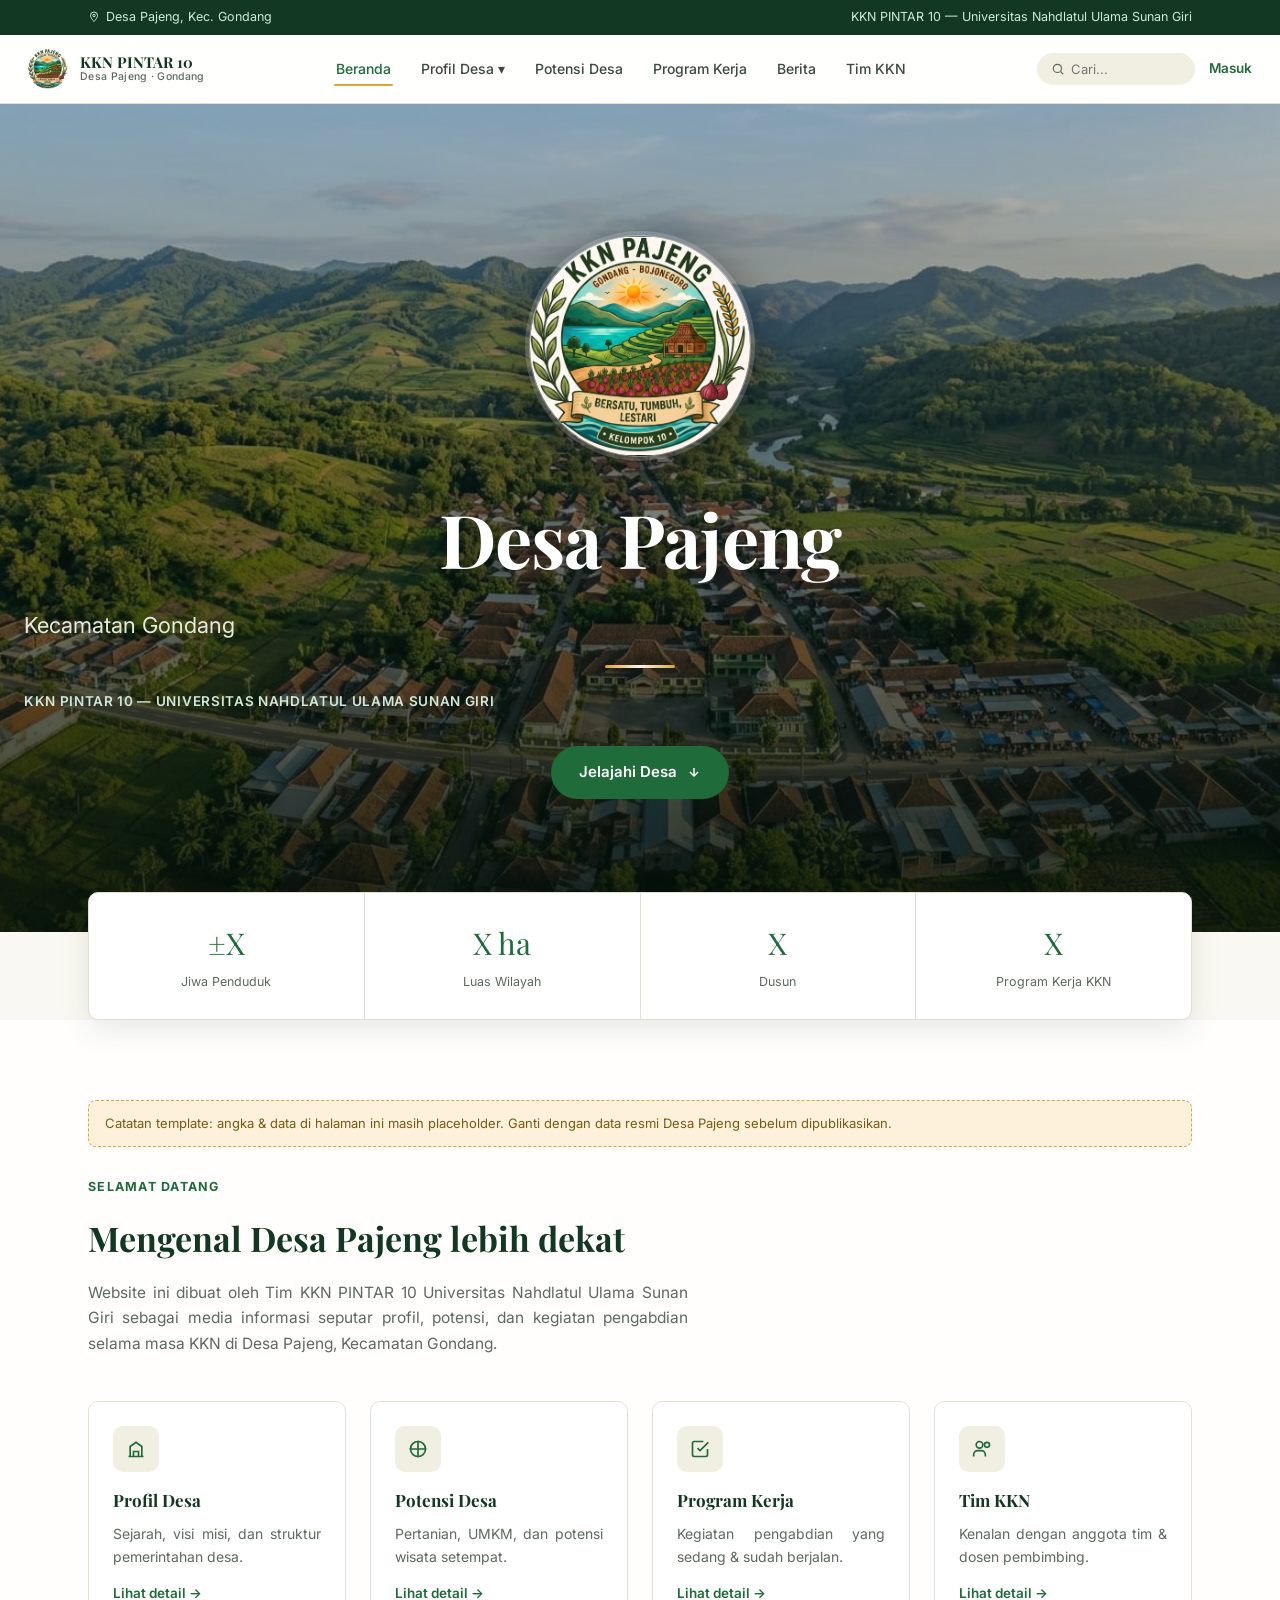
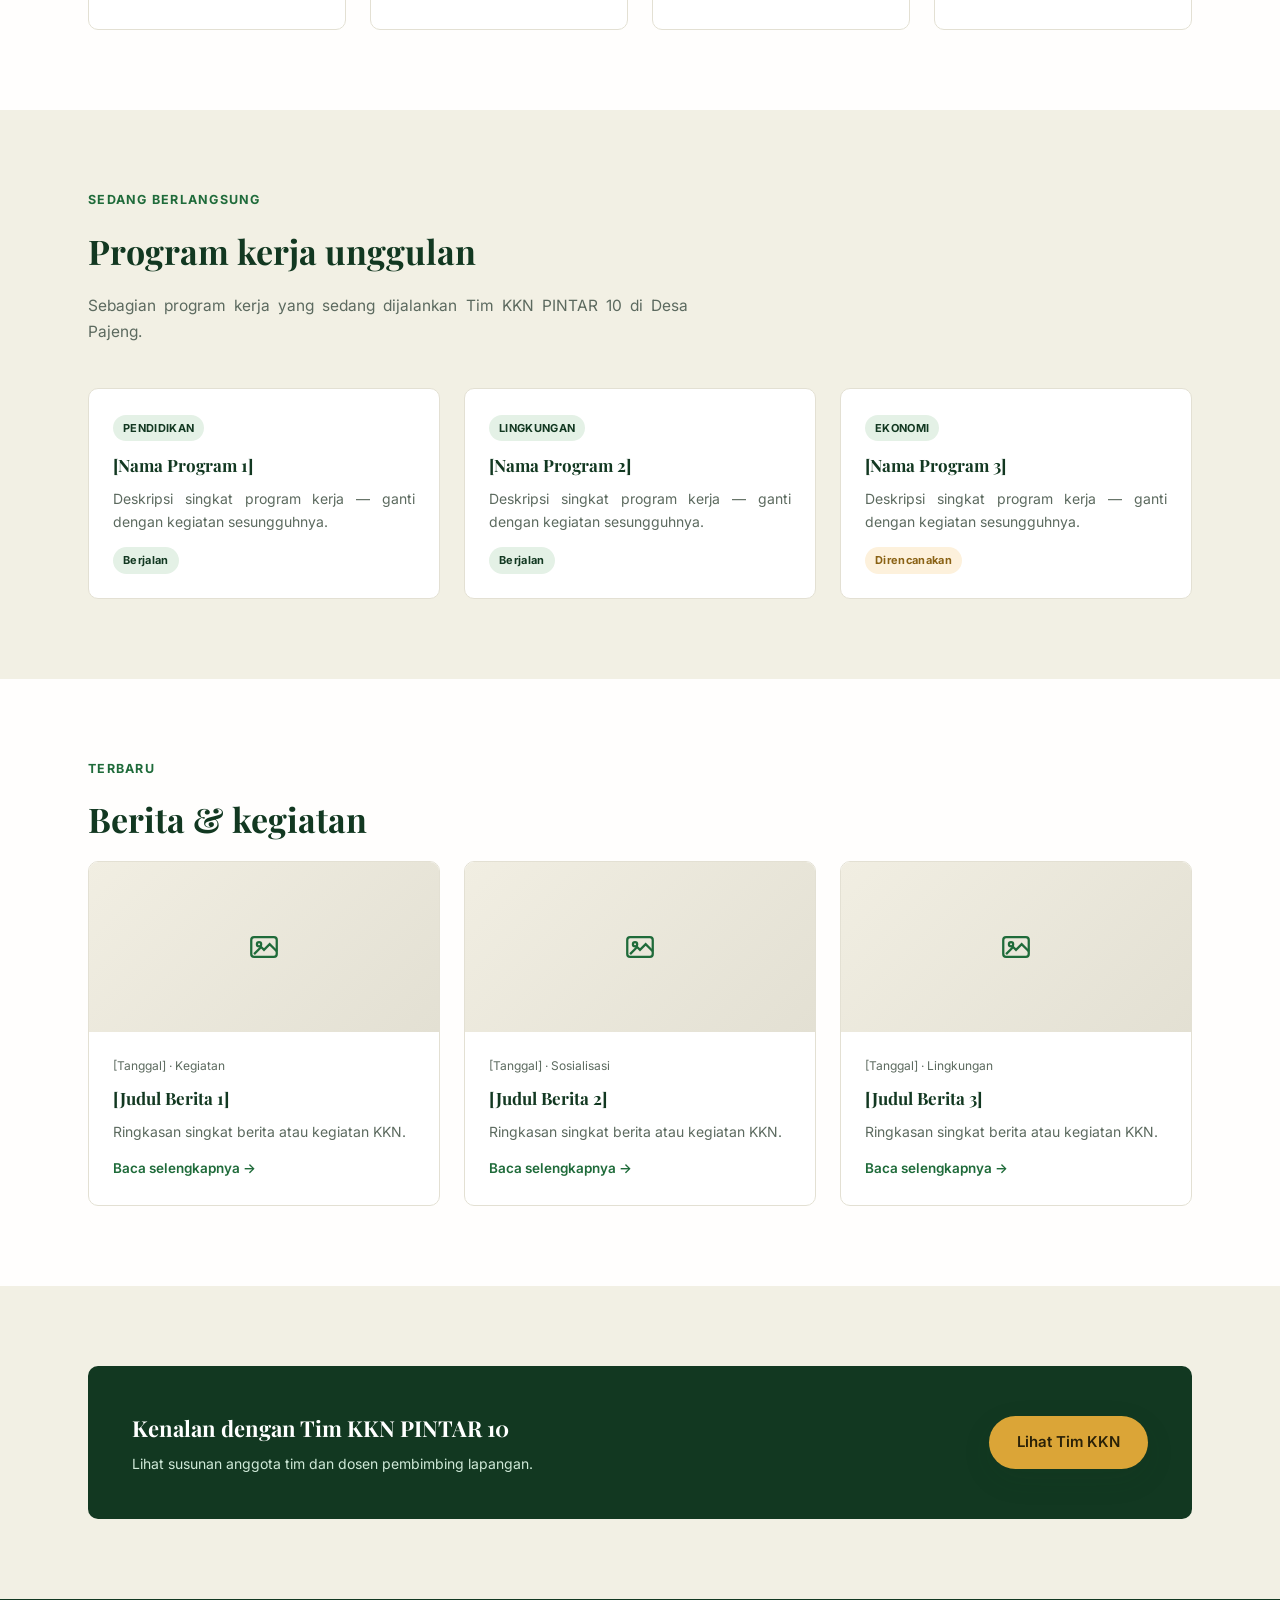
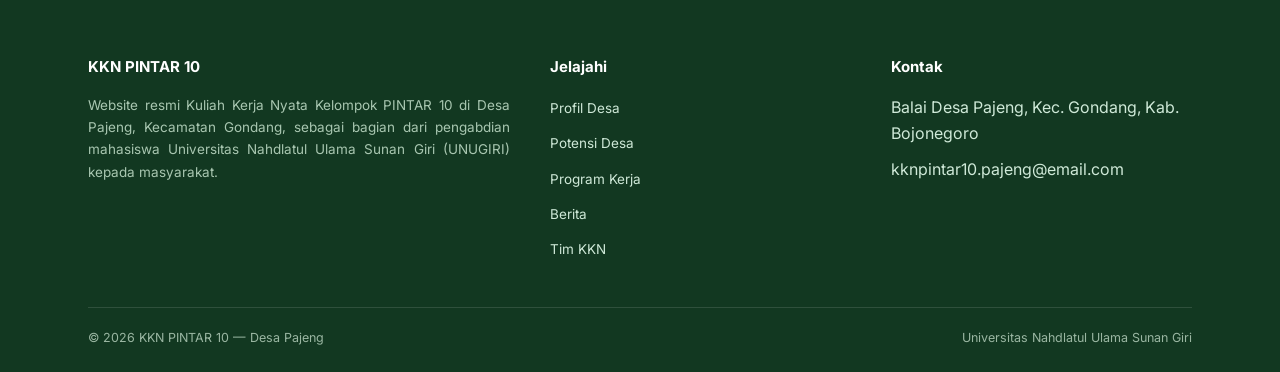
==== commit 8e2dd8e3: "Initial commit" ====
--- a/index.html
+++ b/index.html
@@ -52,7 +52,7 @@
 
 <section class="hero">
   <div class="hero-bg">
-    <img src="bk.jpeg" alt="Pemandangan Desa Pajeng" id="hero-bg-img"
+    <img src="21.jpeg" alt="Pemandangan Desa Pajeng" id="hero-bg-img"
          onerror="this.onerror=null;this.src='hero-bg-default.svg';">
   </div>
   <div class="hero-overlay"></div>
--- a/style.css
+++ b/style.css
@@ -21,6 +21,9 @@
 }
 *{ margin:0; padding:0; box-sizing:border-box; }
 html{ scroll-behavior:smooth; }
+/* rata kanan-kiri untuk semua teks paragraf di seluruh halaman (terutama Profil Desa) */
+p{ text-align:justify; text-justify:inter-word; }
+.kkn-line, .hero-content .sub, .brand-text small, .meta, .status-pill, .tag-pill, .role, .name{ text-align:left; }
 
 /* ---------- consistent scenic background (site-wide) ---------- */
 body{
@@ -79,8 +82,9 @@
 .hero-overlay{ position:absolute; inset:0; background:linear-gradient(180deg, rgba(9,26,17,.25) 0%, rgba(8,22,14,.55) 55%, rgba(6,18,11,.86) 100%); z-index:1; }
 .hero-content{ position:relative; z-index:2; width:100%; text-align:center; color:#fff; padding:60px 24px; animation:heroRise 1s var(--ease) both .1s; }
 @keyframes heroRise{ from{ opacity:0; transform:translateY(26px); } to{ opacity:1; transform:translateY(0); } }
-.hero-logo{ width:220px; height:220px; margin:0 auto 22px; display:flex; align-items:center; justify-content:center; filter:drop-shadow(0 16px 40px rgba(0,0,0,.45)); animation:logoPop .7s var(--ease) both .2s; }
-.hero-logo img{ width:100%; height:100%; }
+.hero-logo{ width:220px; height:220px; margin:0 auto 22px; display:flex; align-items:center; justify-content:center; filter:drop-shadow(0 10px 26px rgba(0,0,0,.5)); animation:logoPop .7s var(--ease) both .2s; }
+/* logo dipotong bulat sempurna (bukan kotak) supaya latar persegi/krem di sudut foto logo tidak lagi kelihatan, dan menyatu seperti medali di atas foto pemandangan */
+.hero-logo img{ width:100%; height:100%; object-fit:cover; border-radius:50%; box-shadow:0 0 0 5px rgba(255,255,255,.18), 0 0 0 1px rgba(255,255,255,.35); }
 @keyframes logoPop{ from{ opacity:0; transform:translateY(-14px) scale(.85); } to{ opacity:1; transform:translateY(0) scale(1); } }
 .hero-content h1{ font-size:clamp(42px,7vw,74px); color:#fff; letter-spacing:-0.01em; text-shadow:0 4px 24px rgba(0,0,0,.25); }
 .hero-content .sub{ font-size:clamp(17px,2.2vw,22px); color:#e5ecdf; margin-top:6px; font-weight:400; font-family:var(--sans); }
@@ -220,7 +224,10 @@
 .map-embed{ border-radius:var(--radius); overflow:hidden; border:1px solid var(--line); }
 .map-embed iframe{ width:100%; height:340px; border:0; display:block; }
 
-/* team — Dosen Pembimbing Lapangan */
+/* team — Dosen Pembimbing Lapangan (bisa lebih dari satu, ditampilkan dalam grid 2 kolom) */
+.dpl-grid{ display:grid; grid-template-columns:repeat(2,1fr); gap:24px; margin-bottom:56px; }
+.dpl-grid .dpl-card{ margin-bottom:0; height:100%; }
+@media (max-width:960px){ .dpl-grid{ grid-template-columns:1fr; } }
 .dpl-card{ display:flex; gap:26px; align-items:center; background:#fff; border:1px solid var(--line); border-radius:var(--radius); padding:30px; margin-bottom:56px; transition:box-shadow .35s var(--ease), transform .35s var(--ease); }
 .dpl-card:hover{ box-shadow:0 18px 38px rgba(18,56,33,.14); transform:translateY(-4px); }
 .avatar-lg{ width:160px; height:160px; border-radius:50%; background:var(--cream-2); color:var(--green-mid); display:flex; align-items:center; justify-content:center; font-family:var(--serif); font-size:42px; font-weight:700; flex-shrink:0; overflow:hidden; }
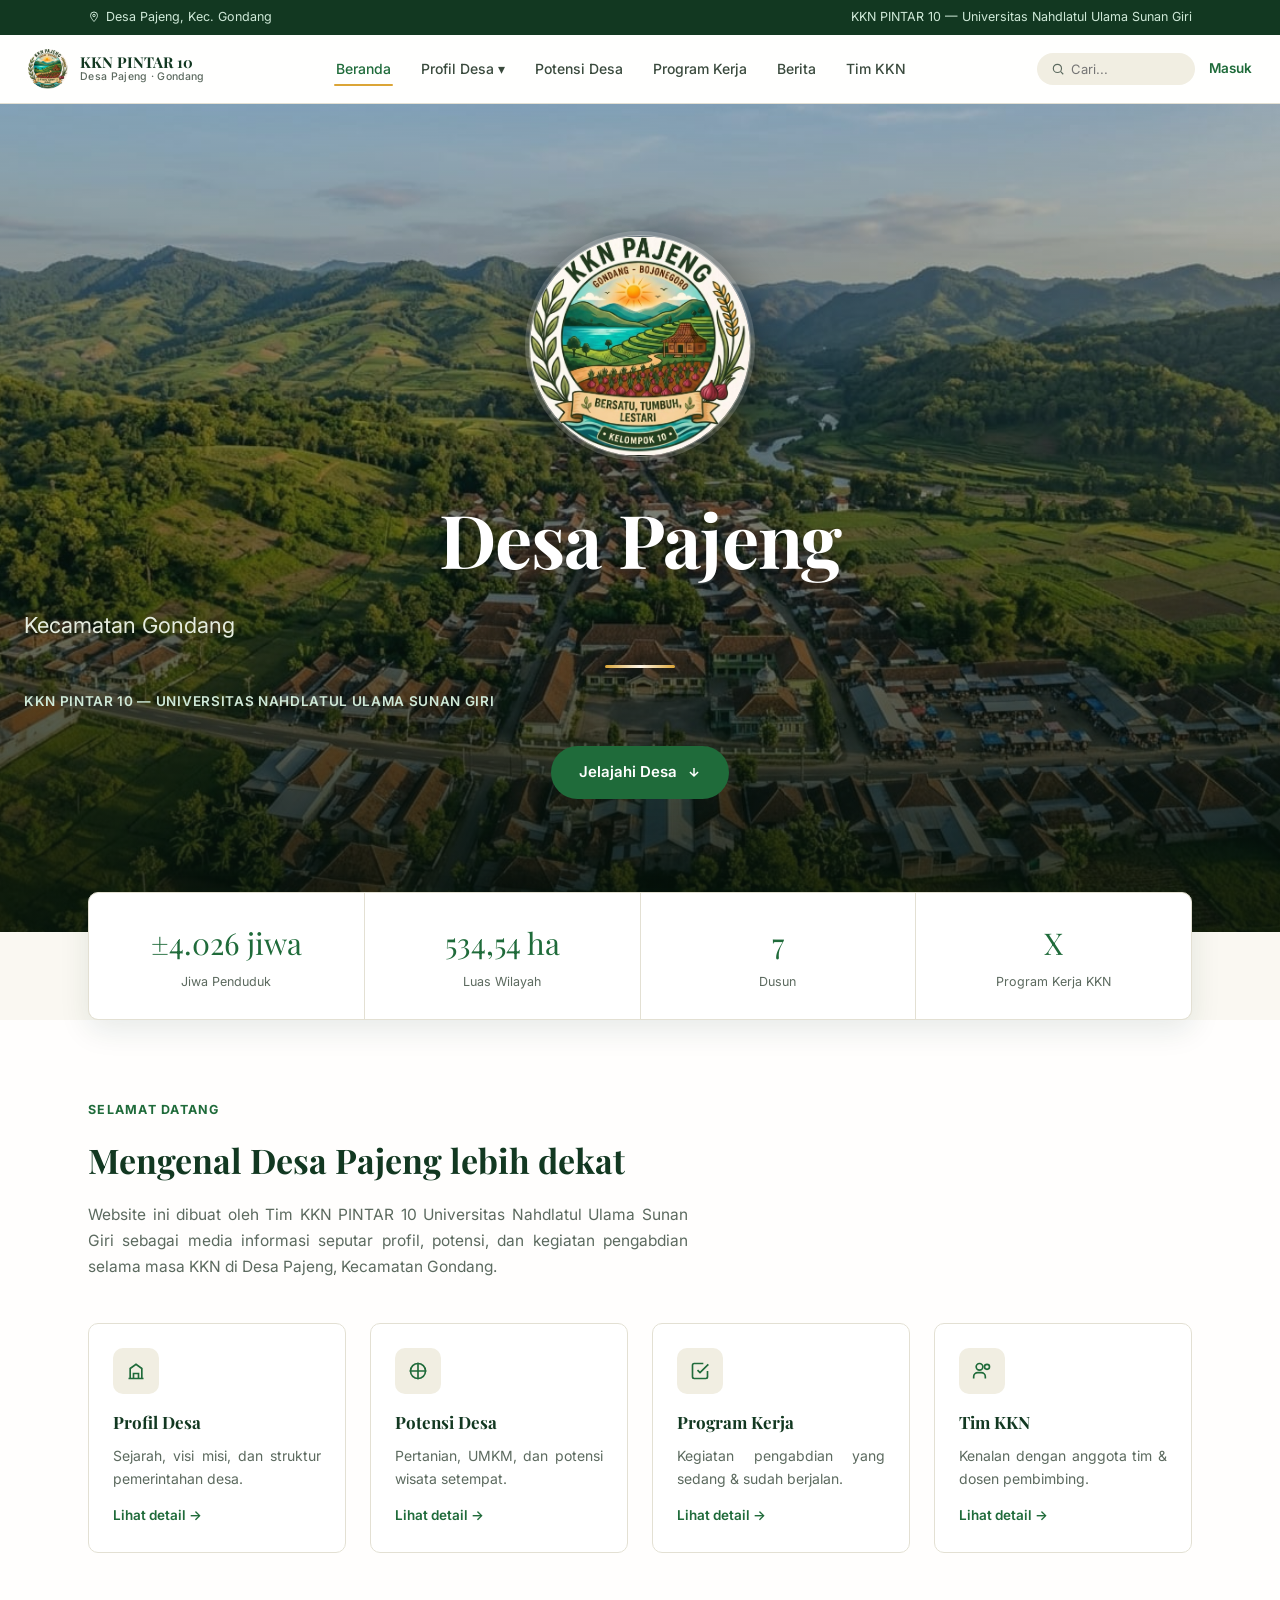
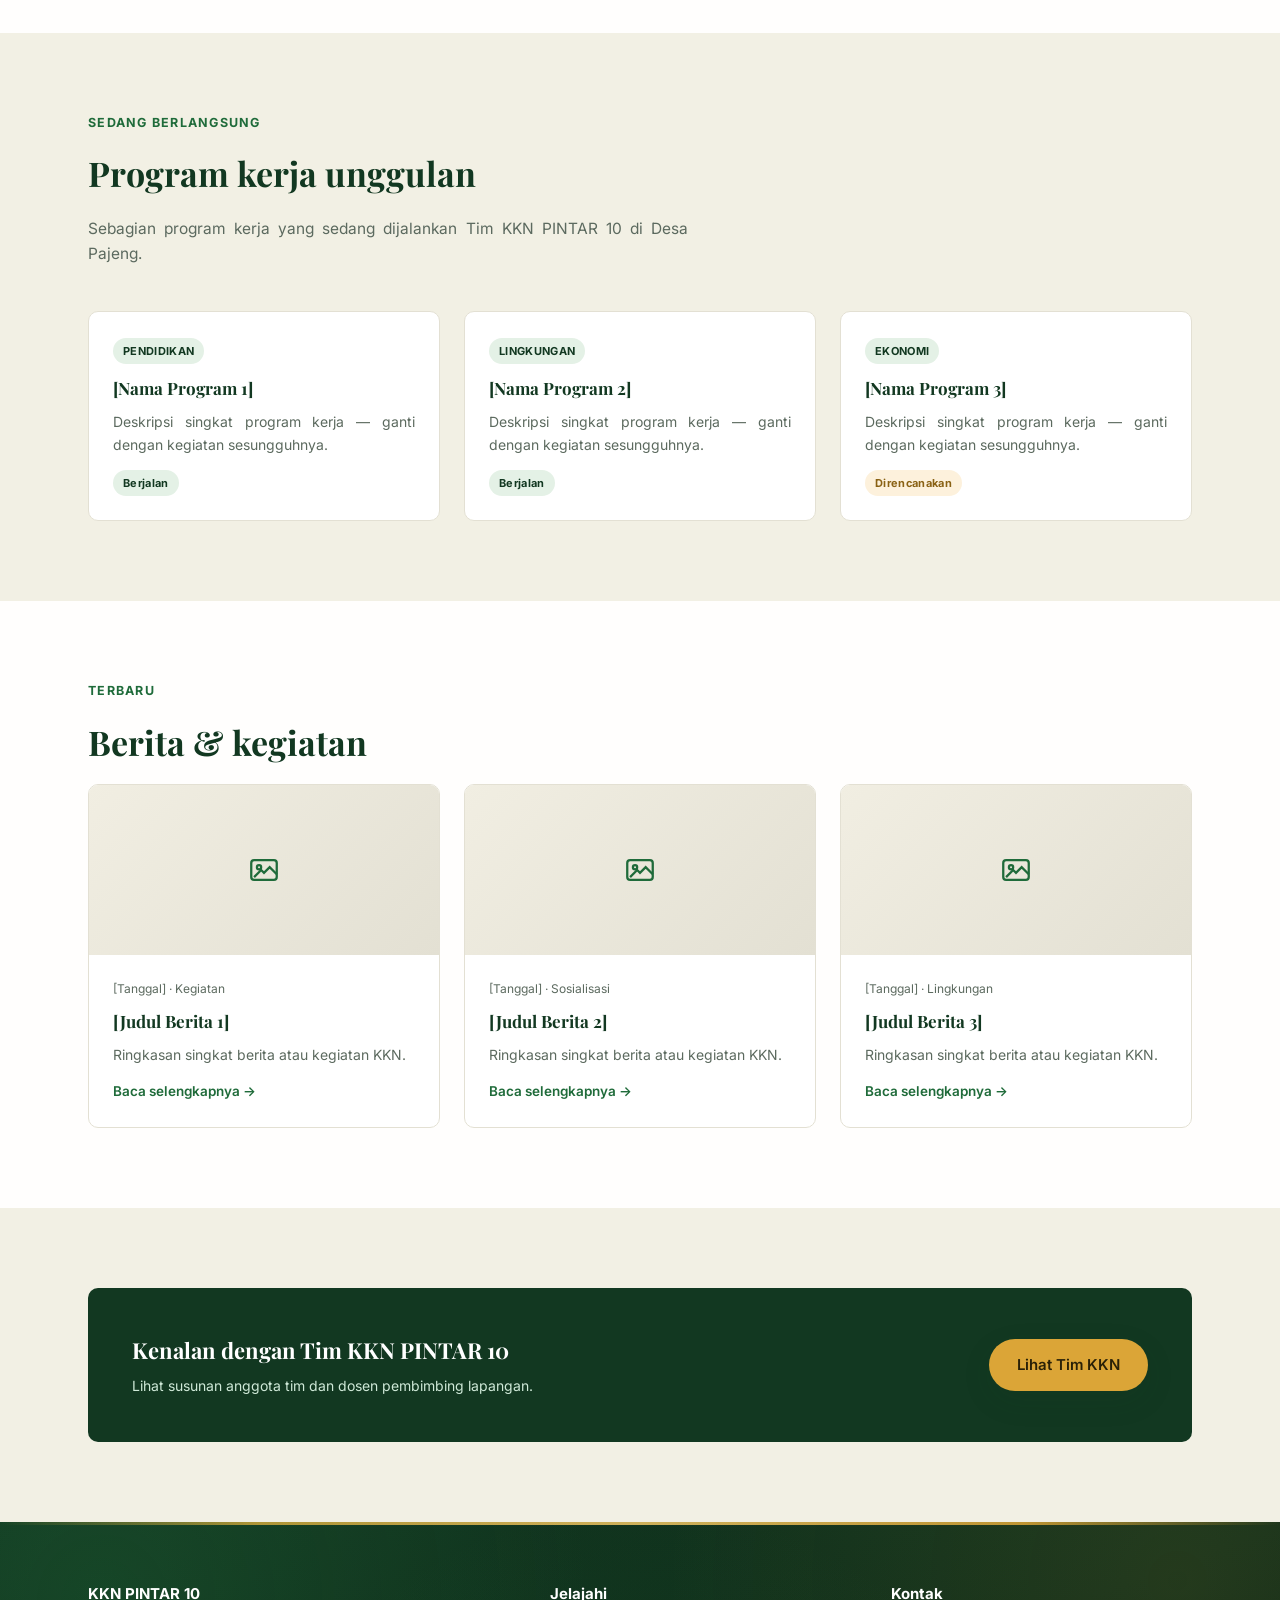
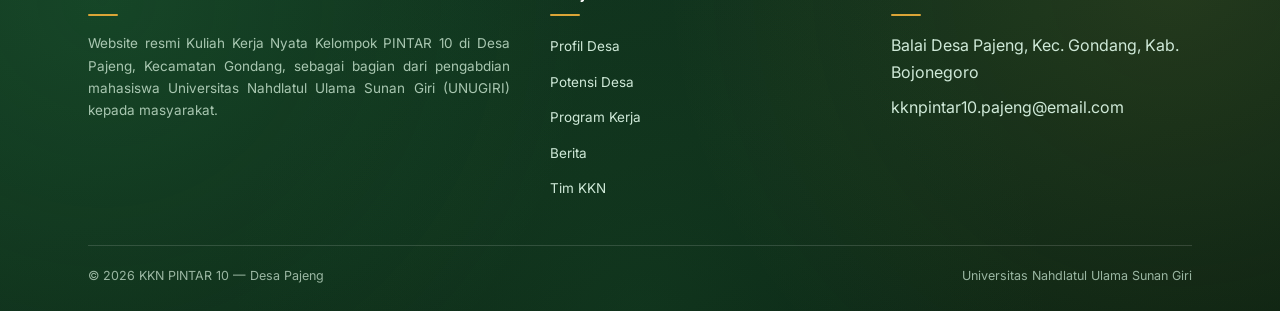
==== commit 429ff5f0: "Update program kerja KKN" ====
--- a/index.html
+++ b/index.html
@@ -72,16 +72,15 @@
 
 <div class="container">
   <div class="stats-bar reveal">
-    <div class="stat-box"><div class="num">±X</div><div class="lab">Jiwa Penduduk</div></div>
-    <div class="stat-box"><div class="num">X ha</div><div class="lab">Luas Wilayah</div></div>
-    <div class="stat-box"><div class="num">X</div><div class="lab">Dusun</div></div>
+    <div class="stat-box"><div class="num">±4.026 jiwa</div><div class="lab">Jiwa Penduduk</div></div>
+    <div class="stat-box"><div class="num">534,54 ha</div><div class="lab">Luas Wilayah</div></div>
+    <div class="stat-box"><div class="num">7</div><div class="lab">Dusun</div></div>
     <div class="stat-box"><div class="num">X</div><div class="lab">Program Kerja KKN</div></div>
   </div>
 </div>
 
 <section class="section" id="jelajahi">
   <div class="container">
-    <div class="edit-note reveal">Catatan template: angka &amp; data di halaman ini masih placeholder. Ganti dengan data resmi Desa Pajeng sebelum dipublikasikan.</div>
     <p class="section-tag reveal">Selamat Datang</p>
     <h2 class="section-title reveal">Mengenal Desa Pajeng lebih dekat</h2>
     <p class="section-desc reveal">Website ini dibuat oleh Tim KKN PINTAR 10 Universitas Nahdlatul Ulama Sunan Giri sebagai media informasi seputar profil, potensi, dan kegiatan pengabdian selama masa KKN di Desa Pajeng, Kecamatan Gondang.</p>
--- a/style.css
+++ b/style.css
@@ -17,7 +17,7 @@
   --ease: cubic-bezier(.22,.85,.36,1);
   --ease-soft: cubic-bezier(.4,0,.2,1);
   /* shared scenic background image — ganti nama file ini kalau mau pakai foto pemandangan asli Desa Pajeng */
-  --site-bg-img: url('bk.jpeg'), url('hero-bg-default.svg');
+  --site-bg-img: url('21.jpeg'), url('21.jpeg');
 }
 *{ margin:0; padding:0; box-sizing:border-box; }
 html{ scroll-behavior:smooth; }
@@ -112,7 +112,7 @@
 .grid.reveal.in > *:nth-child(n+7),.team-grid.reveal.in > *:nth-child(n+7){ transition-delay:.34s; }
 .reveal.in > *{ opacity:1; transform:translateY(0); }
 
-/* ---------- page banner (sub pages) — now shares the same scenic image as the homepage hero ---------- */
+/* ---------- page banner (sub pages) — unchanged, tetap sama seperti sebelumnya ---------- */
 .page-banner{ position:relative; padding:64px 0 54px; overflow:hidden; background:#0d2417; }
 .page-banner::before{
   content:""; position:absolute; inset:0; z-index:0;
@@ -291,18 +291,80 @@
 .cta-band .hero-cta:hover{ background:#eab94a; }
 .cta-band:hover{ box-shadow:0 20px 44px rgba(18,56,33,.28); }
 
-/* footer */
-.footer{ background:var(--green-deep); color:#cfe9d8; padding:56px 0 24px; margin-top:0; }
+/* ---------- footer (redesigned — gradient + tekstur halus + aksen emas + ikon kontak) ---------- */
+.footer{
+  position:relative;
+  overflow:hidden;
+  background:linear-gradient(160deg, var(--green-deep) 0%, #0f2e1a 55%, #0a2213 100%);
+  color:#cfe9d8;
+  padding:60px 0 24px;
+  margin-top:0;
+}
+/* garis aksen emas tipis di batas atas footer, sebagai pemisah dekoratif dari konten sebelumnya */
+.footer::before{
+  content:"";
+  position:absolute; top:0; left:0; right:0; height:3px;
+  background:linear-gradient(90deg, transparent, var(--gold) 20%, #f0c766 50%, var(--gold) 80%, transparent);
+  opacity:.85;
+}
+/* tekstur radial halus supaya tidak flat, senada dengan .section.textured */
+.footer::after{
+  content:"";
+  position:absolute; inset:0; z-index:0; pointer-events:none;
+  background:
+    radial-gradient(circle at 8% 20%, rgba(47,153,80,.16), transparent 40%),
+    radial-gradient(circle at 92% 15%, rgba(219,165,55,.10), transparent 42%),
+    radial-gradient(circle at 50% 100%, rgba(47,153,80,.10), transparent 55%);
+}
+.footer .container{ position:relative; z-index:1; }
 .footer-grid{ display:grid; grid-template-columns:1.4fr 1fr 1fr; gap:40px; margin-bottom:36px; }
-.footer h4{ color:#fff; font-size:15px; margin-bottom:14px; font-family:var(--sans); }
+.footer h4{
+  color:#fff; font-size:15px; margin-bottom:16px; font-family:var(--sans);
+  position:relative; padding-bottom:10px;
+}
+/* underline emas kecil di bawah setiap heading footer */
+.footer h4::after{
+  content:""; position:absolute; left:0; bottom:0; width:30px; height:2px;
+  background:var(--gold); border-radius:2px;
+}
 .footer p{ font-size:13.5px; color:#a9c7b1; }
 .footer ul li{ margin-bottom:9px; }
-.footer ul a{ font-size:13.5px; color:#cfe9d8; }
-.footer ul a:hover{ color:var(--gold); }
-.footer-bottom{ border-top:1px solid rgba(255,255,255,.12); padding-top:20px; font-size:12.5px; color:#9ab6a2; display:flex; justify-content:space-between; flex-wrap:wrap; gap:8px; }
+.footer ul a{ font-size:13.5px; color:#cfe9d8; transition:color .25s var(--ease-soft), padding-left .25s var(--ease-soft); display:inline-block; }
+.footer ul a:hover{ color:var(--gold); padding-left:4px; }
+/* ikon kecil di depan item kontak (alamat & email) — tambahkan class "contact-list" pada <ul> Kontak di HTML jika ingin memakai ikon */
+.footer .contact-list li{ display:flex; align-items:flex-start; gap:10px; font-size:13.5px; color:#cfe9d8; }
+.footer .contact-list li svg{ flex-shrink:0; width:15px; height:15px; margin-top:2px; color:var(--gold); }
+.footer-bottom{
+  border-top:1px solid rgba(255,255,255,.14);
+  padding-top:20px; font-size:12.5px; color:#9ab6a2;
+  display:flex; justify-content:space-between; flex-wrap:wrap; gap:8px;
+}
 
 /* placeholder banner note */
 .edit-note{ background:#fdf1dc; border:1px dashed #dba537; color:#7a5a12; font-size:13px; padding:12px 16px; border-radius:8px; margin-bottom:30px; }
+
+/* ---------- modal video dokumentasi (dipakai khusus kartu "Observasi UMKM" di Berita) ---------- */
+.video-modal{
+  display:none; position:fixed; inset:0; z-index:1000;
+  background:rgba(9,26,17,.86);
+  align-items:center; justify-content:center; padding:24px;
+}
+.video-modal.open{ display:flex; }
+.video-modal-inner{
+  position:relative; width:100%; max-width:820px;
+  background:#000; border-radius:10px; overflow:hidden;
+  box-shadow:0 24px 60px rgba(0,0,0,.5);
+}
+.video-modal-inner video{ width:100%; display:block; max-height:80vh; background:#000; }
+.video-modal-close{
+  position:absolute; top:10px; right:10px; z-index:2;
+  width:36px; height:36px; border-radius:50%; border:none;
+  background:rgba(255,255,255,.9); color:var(--green-deep);
+  font-size:22px; line-height:1; cursor:pointer;
+  display:flex; align-items:center; justify-content:center;
+  transition:background .2s;
+}
+.video-modal-close:hover{ background:#fff; }
 
 /* responsive */
 @media (max-width: 960px){
@@ -329,4 +391,4 @@
   .org-chart::before{ left:48px; }
   .org-top .avatar-xl{ width:140px; height:140px; font-size:38px; }
   .org-member .avatar-md{ width:88px; height:88px; }
-}
+}
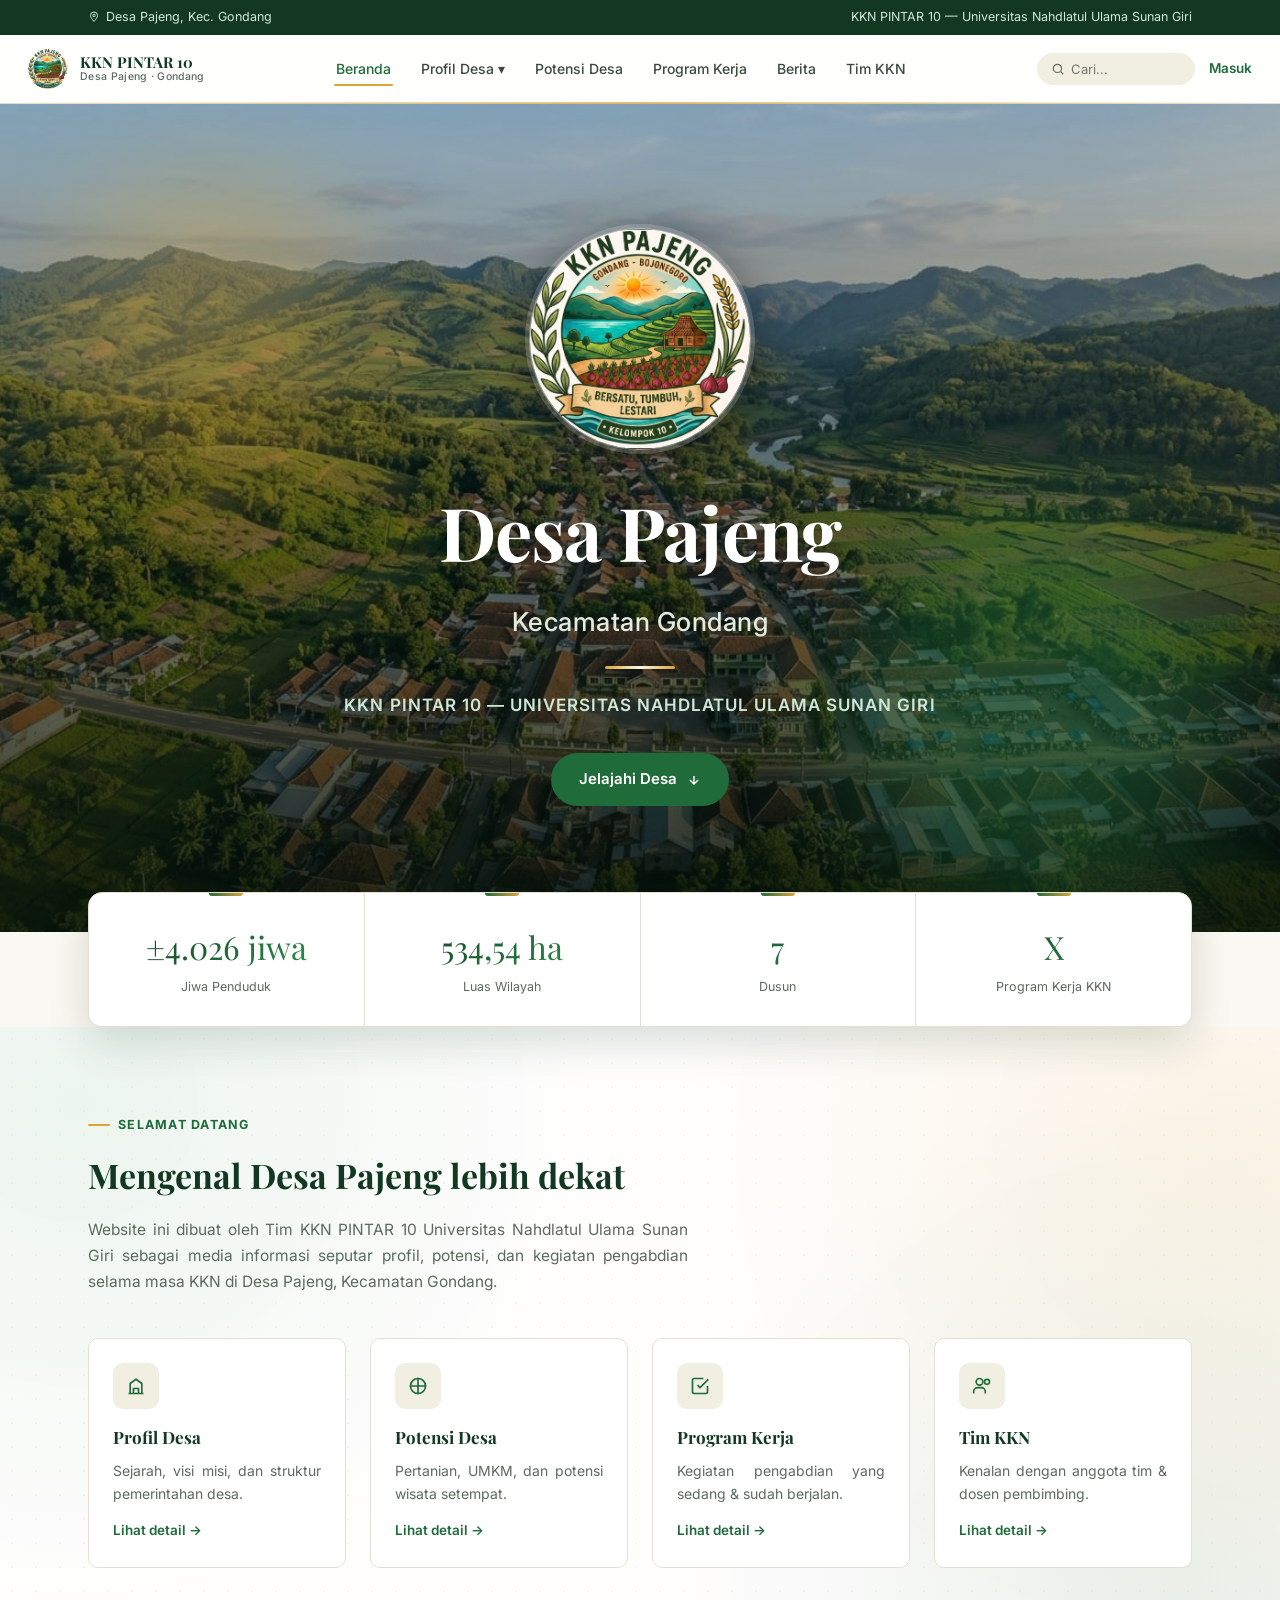
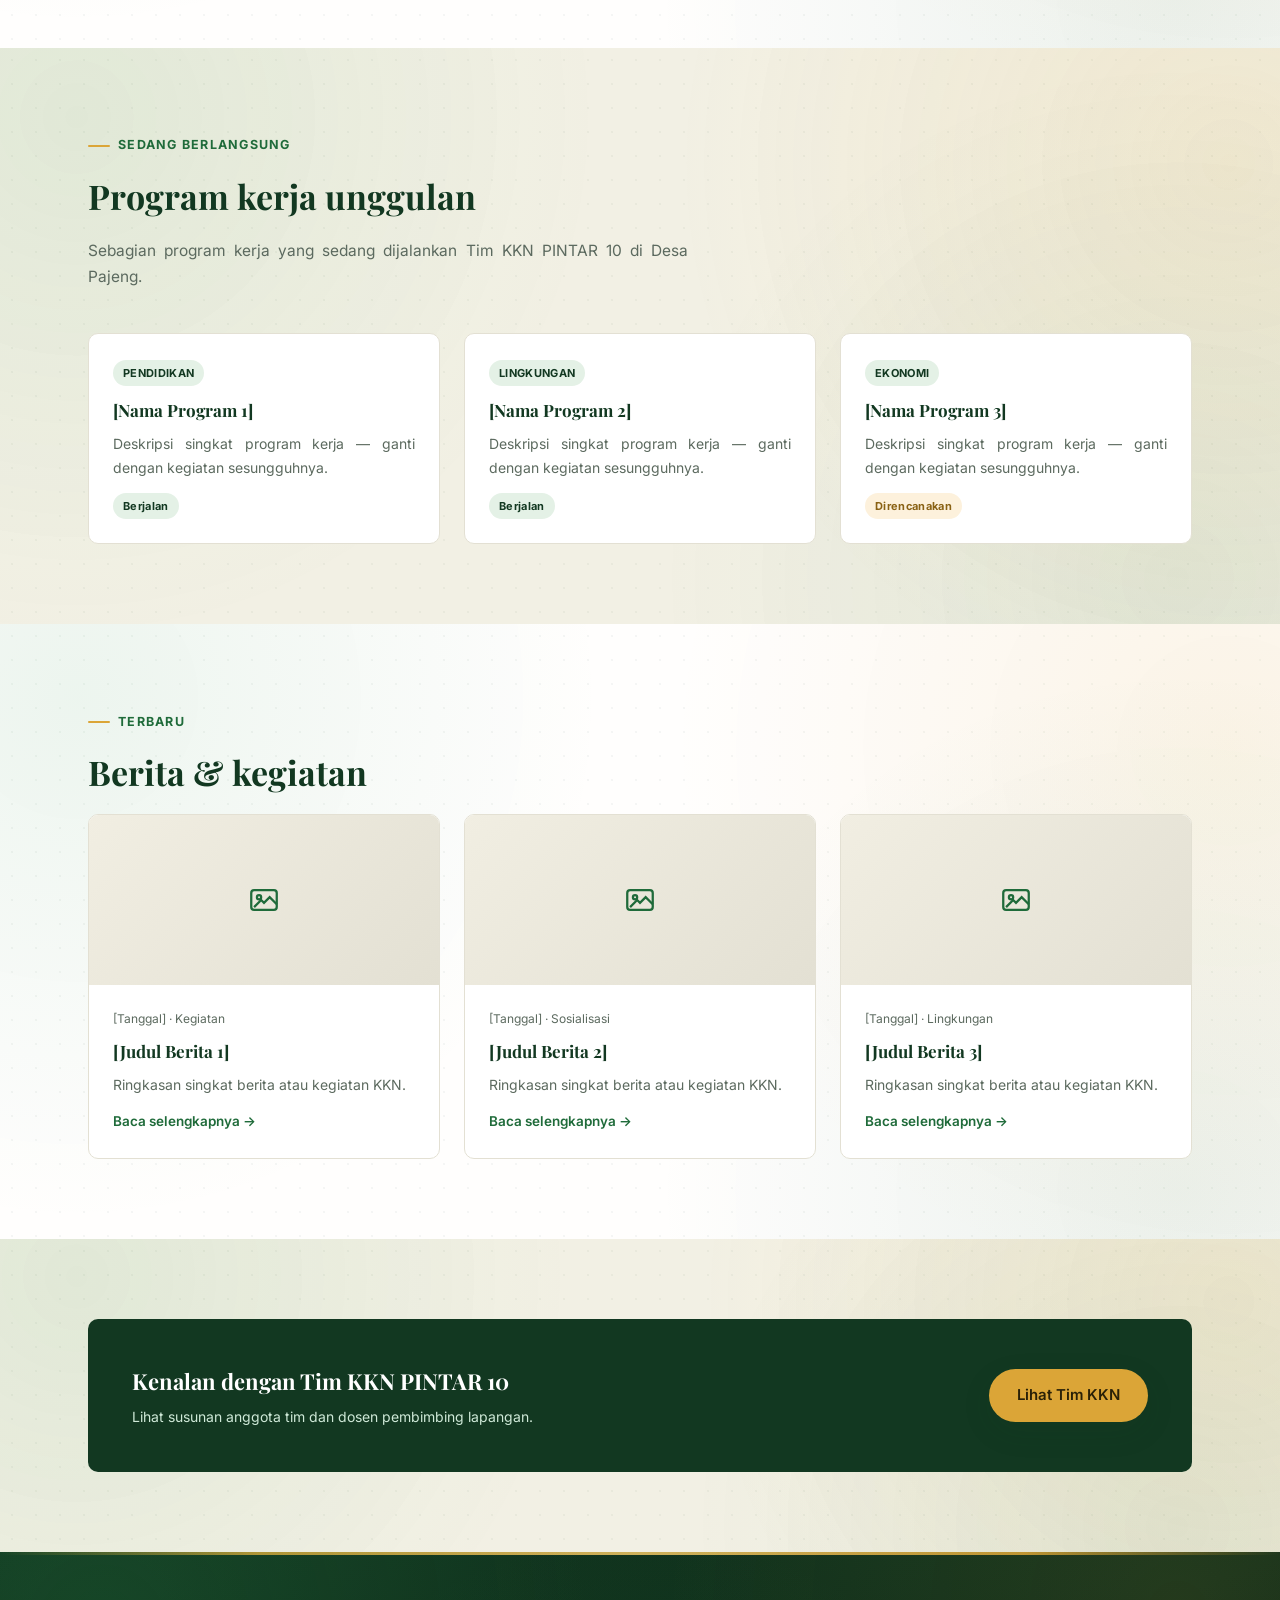
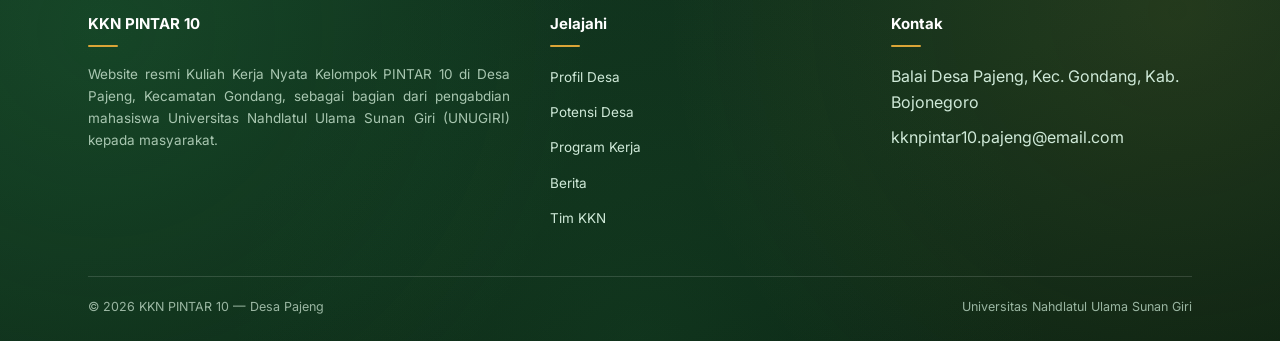
==== commit 4358b435: "Update program kerja" ====
--- a/index.html
+++ b/index.html
@@ -237,4 +237,4 @@
 </footer>
 <script src="script.js"></script>
 </body>
-</html>
+</html>
--- a/style.css
+++ b/style.css
@@ -20,10 +20,11 @@
   --site-bg-img: url('21.jpeg'), url('21.jpeg');
 }
 *{ margin:0; padding:0; box-sizing:border-box; }
-html{ scroll-behavior:smooth; }
+html{ scroll-behavior:smooth; -webkit-text-size-adjust:100%; text-size-adjust:100%; }
+html, body{ overflow-x:hidden; max-width:100%; }
 /* rata kanan-kiri untuk semua teks paragraf di seluruh halaman (terutama Profil Desa) */
 p{ text-align:justify; text-justify:inter-word; }
-.kkn-line, .hero-content .sub, .brand-text small, .meta, .status-pill, .tag-pill, .role, .name{ text-align:left; }
+.brand-text small, .meta, .status-pill, .tag-pill, .role, .name{ text-align:left; }
 
 /* ---------- consistent scenic background (site-wide) ---------- */
 body{
@@ -53,6 +54,7 @@
 
 /* ---------- navbar ---------- */
 .navbar{ background:rgba(255,255,255,.92); backdrop-filter:blur(8px); border-bottom:1px solid var(--line); position:sticky; top:0; z-index:100; }
+.navbar::after{ content:""; position:absolute; left:0; right:0; bottom:-1px; height:2px; background:linear-gradient(90deg, transparent, var(--gold), transparent); opacity:.7; pointer-events:none; }
 .nav-inner{ display:flex; align-items:center; justify-content:space-between; padding:14px 28px; gap:24px; }
 .brand{ display:flex; align-items:center; gap:12px; }
 .brand-text{ font-family:var(--serif); font-weight:700; font-size:15px; color:var(--green-deep); line-height:1.2; }
@@ -75,11 +77,15 @@
 .navtoggle{ display:none; background:none; border:1px solid var(--line); border-radius:6px; padding:8px 10px; font-size:18px; color:var(--green-deep); }
 
 /* ---------- home hero ---------- */
-.hero{ position:relative; min-height:92vh; display:flex; align-items:center; overflow:hidden; background:#0d2417; }
+.hero{ position:relative; min-height:92vh; min-height:92svh; display:flex; align-items:center; overflow:hidden; background:#0d2417; }
 .hero-bg{ position:absolute; inset:0; z-index:0; overflow:hidden; transform:scale(1.06); animation:heroDrift 26s ease-in-out infinite alternate; }
 .hero-bg img{ width:100%; height:100%; object-fit:cover; display:block; }
 @keyframes heroDrift{ from{ transform:scale(1.06) translate(0,0); } to{ transform:scale(1.12) translate(-1.2%,-1%); } }
-.hero-overlay{ position:absolute; inset:0; background:linear-gradient(180deg, rgba(9,26,17,.25) 0%, rgba(8,22,14,.55) 55%, rgba(6,18,11,.86) 100%); z-index:1; }
+.hero-overlay{ position:absolute; inset:0; background:linear-gradient(180deg, rgba(9,26,17,.25) 0%, rgba(8,22,14,.55) 55%, rgba(6,18,11,.86) 100%); z-index:1; overflow:hidden; }
+.hero-overlay::before, .hero-overlay::after{ content:""; position:absolute; border-radius:50%; filter:blur(60px); opacity:.32; pointer-events:none; }
+.hero-overlay::before{ width:320px; height:320px; background:var(--gold); top:8%; left:4%; animation:floatBlob 15s ease-in-out infinite alternate; }
+.hero-overlay::after{ width:380px; height:380px; background:var(--green-bright); bottom:4%; right:4%; animation:floatBlob 18s ease-in-out infinite alternate-reverse; }
+@keyframes floatBlob{ from{ transform:translate(0,0) scale(1); } to{ transform:translate(14px,-18px) scale(1.1); } }
 .hero-content{ position:relative; z-index:2; width:100%; text-align:center; color:#fff; padding:60px 24px; animation:heroRise 1s var(--ease) both .1s; }
 @keyframes heroRise{ from{ opacity:0; transform:translateY(26px); } to{ opacity:1; transform:translateY(0); } }
 .hero-logo{ width:220px; height:220px; margin:0 auto 22px; display:flex; align-items:center; justify-content:center; filter:drop-shadow(0 10px 26px rgba(0,0,0,.5)); animation:logoPop .7s var(--ease) both .2s; }
@@ -87,18 +93,18 @@
 .hero-logo img{ width:100%; height:100%; object-fit:cover; border-radius:50%; box-shadow:0 0 0 5px rgba(255,255,255,.18), 0 0 0 1px rgba(255,255,255,.35); }
 @keyframes logoPop{ from{ opacity:0; transform:translateY(-14px) scale(.85); } to{ opacity:1; transform:translateY(0) scale(1); } }
 .hero-content h1{ font-size:clamp(42px,7vw,74px); color:#fff; letter-spacing:-0.01em; text-shadow:0 4px 24px rgba(0,0,0,.25); }
-.hero-content .sub{ font-size:clamp(17px,2.2vw,22px); color:#e5ecdf; margin-top:6px; font-weight:400; font-family:var(--sans); }
+.hero-content .sub{ font-size:clamp(19px,2.6vw,26px); color:#e5ecdf; margin-top:8px; font-weight:500; font-family:var(--sans); text-align:center; letter-spacing:.02em; }
 .hero-divider{ width:70px; height:3px; background:var(--gold); margin:22px auto; border-radius:2px; position:relative; overflow:hidden; }
 .hero-divider::after{ content:""; position:absolute; inset:0; background:linear-gradient(90deg,transparent,rgba(255,255,255,.9),transparent); animation:shimmer 2.6s ease-in-out infinite; }
 @keyframes shimmer{ 0%{ transform:translateX(-100%); } 100%{ transform:translateX(100%); } }
-.hero-content .kkn-line{ font-size:13.5px; letter-spacing:.05em; color:#cfe9d8; text-transform:uppercase; font-weight:600; margin-bottom:34px; }
+.hero-content .kkn-line{ font-size:clamp(14.5px,1.6vw,17px); letter-spacing:.06em; color:#cfe9d8; text-transform:uppercase; font-weight:600; margin-bottom:34px; text-align:center; }
 .hero-cta{ display:inline-flex; align-items:center; gap:10px; background:var(--green-mid); color:#fff; padding:14px 28px; border-radius:30px; font-weight:600; font-size:15px; box-shadow:var(--shadow); transition:background .3s var(--ease-soft), transform .3s var(--ease), box-shadow .3s var(--ease-soft); }
 .hero-cta:hover{ background:var(--green-bright); transform:translateY(-3px); box-shadow:0 16px 34px rgba(18,56,33,.28); }
 .hero-cta svg{ transition:transform .3s var(--ease); }
 .hero-cta:hover svg{ transform:translateY(3px); }
 
 /* ---------- scroll reveal ---------- */
-.reveal{ opacity:0; transform:translateY(28px); transition:opacity .7s var(--ease), transform .7s var(--ease); }
+.reveal{ opacity:0; transform:translateY(32px); transition:opacity .9s var(--ease), transform .9s var(--ease); }
 .reveal.in{ opacity:1; transform:translateY(0); }
 .grid.reveal.in > *, .filters.reveal.in > *, .org-list.reveal.in > *, .team-grid.reveal.in > *{ animation:none; }
 .grid > *, .org-list > *, .team-grid > *{ opacity:0; transform:translateY(18px); transition:opacity .55s var(--ease), transform .55s var(--ease); }
@@ -130,8 +136,17 @@
 .page-banner p{ color:#cfe9d8; margin-top:10px; max-width:560px; font-size:15px; }
 
 /* ---------- sections ---------- */
-.section{ padding:80px 0; background:rgba(255,255,255,.86); }
+.section{ padding:80px 0; background:rgba(255,255,255,.86); position:relative; overflow:hidden; }
 .section.alt{ background:rgba(241,238,226,.88); }
+.section::before{ content:""; position:absolute; inset:0; z-index:0; pointer-events:none;
+  background-image:
+    radial-gradient(circle at 6% 12%, rgba(47,153,80,.09), transparent 40%),
+    radial-gradient(circle at 96% 20%, rgba(219,165,55,.12), transparent 42%),
+    radial-gradient(circle at 92% 92%, rgba(31,107,58,.09), transparent 40%),
+    radial-gradient(circle, rgba(18,56,33,.045) 1px, transparent 1.4px);
+  background-size:auto, auto, auto, 24px 24px;
+}
+.section > .container{ position:relative; z-index:1; }
 .section.textured{ position:relative; overflow:hidden; }
 .section.textured::before{ content:""; position:absolute; inset:0; z-index:0;
   background:
@@ -141,16 +156,19 @@
     radial-gradient(circle at 92% 90%, rgba(47,153,80,.08), transparent 42%);
   animation: bannerGlow 9s ease-in-out infinite alternate; }
 .section.textured > .container{ position:relative; z-index:1; }
-.section-tag{ font-size:12.5px; font-weight:700; letter-spacing:.1em; text-transform:uppercase; color:var(--green-mid); margin-bottom:12px; }
+.section-tag{ font-size:12.5px; font-weight:700; letter-spacing:.1em; text-transform:uppercase; color:var(--green-mid); margin-bottom:12px; display:inline-flex; align-items:center; gap:8px; }
+.section-tag::before{ content:""; width:22px; height:2px; background:var(--gold); border-radius:2px; display:inline-block; }
+.section-tag.center::before{ display:none; }
 .section-title{ font-size:clamp(24px,3vw,34px); margin-bottom:14px; }
 .section-desc{ color:var(--muted); max-width:600px; font-size:15.5px; margin-bottom:44px; }
 .section-desc.center, .section-tag.center, .section-title.center{ margin-left:auto; margin-right:auto; text-align:center; }
 
 /* stats bar */
-.stats-bar{ display:grid; grid-template-columns:repeat(4,1fr); gap:1px; background:var(--line); border:1px solid var(--line); border-radius:var(--radius); overflow:hidden; margin-top:-40px; position:relative; z-index:3; box-shadow:var(--shadow); }
-.stat-box{ background:#fff; padding:26px 20px; text-align:center; transition:background .3s var(--ease-soft); }
+.stats-bar{ display:grid; grid-template-columns:repeat(4,1fr); gap:1px; background:var(--line); border:1px solid var(--line); border-radius:14px; overflow:hidden; margin-top:-40px; position:relative; z-index:3; box-shadow:0 16px 40px rgba(18,56,33,.16); }
+.stat-box{ background:#fff; padding:28px 20px; text-align:center; transition:background .4s var(--ease-soft); position:relative; }
+.stat-box::before{ content:""; position:absolute; top:0; left:50%; transform:translateX(-50%); width:34px; height:3px; background:linear-gradient(90deg,var(--green-mid),var(--gold)); border-radius:0 0 4px 4px; }
 .stat-box:hover{ background:var(--cream-2); }
-.stat-box .num{ font-family:var(--serif); font-size:30px; color:var(--green-mid); transition:transform .3s var(--ease); }
+.stat-box .num{ font-family:var(--serif); font-size:32px; background:linear-gradient(135deg,var(--green-deep),var(--green-bright)); -webkit-background-clip:text; background-clip:text; color:transparent; transition:transform .4s var(--ease); }
 .stat-box:hover .num{ transform:scale(1.08); }
 .stat-box .lab{ font-size:12.5px; color:var(--muted); margin-top:4px; }
 
@@ -160,8 +178,10 @@
 .grid.cols-3{ grid-template-columns:repeat(3,1fr); }
 .grid.cols-4{ grid-template-columns:repeat(4,1fr); }
 
-.card{ background:#fff; border:1px solid var(--line); border-radius:var(--radius); overflow:hidden; transition:transform .35s var(--ease), box-shadow .35s var(--ease), border-color .35s var(--ease-soft); }
-.card:hover{ transform:translateY(-6px); box-shadow:0 18px 38px rgba(18,56,33,.14); border-color:transparent; }
+.card{ background:#fff; border:1px solid var(--line); border-radius:var(--radius); overflow:hidden; transition:transform .55s var(--ease), box-shadow .55s var(--ease), border-color .5s var(--ease-soft); position:relative; }
+.card::before{ content:""; position:absolute; top:0; left:0; right:0; height:3px; background:linear-gradient(90deg,var(--green-mid),var(--gold)); transform:scaleX(0); transform-origin:left; transition:transform .5s var(--ease); z-index:2; }
+.card:hover{ transform:translateY(-7px) scale(1.012); box-shadow:0 20px 42px rgba(18,56,33,.16); border-color:transparent; }
+.card:hover::before{ transform:scaleX(1); }
 .card-icon{ width:46px; height:46px; border-radius:10px; background:var(--cream-2); display:flex; align-items:center; justify-content:center; color:var(--green-mid); margin-bottom:14px; transition:background .3s var(--ease-soft), color .3s var(--ease-soft), transform .3s var(--ease); }
 .card:hover .card-icon{ background:var(--green-mid); color:#fff; transform:rotate(-6deg) scale(1.06); }
 .card-body{ padding:24px; }
@@ -224,16 +244,24 @@
 .map-embed{ border-radius:var(--radius); overflow:hidden; border:1px solid var(--line); }
 .map-embed iframe{ width:100%; height:340px; border:0; display:block; }
 
-/* team — Dosen Pembimbing Lapangan (bisa lebih dari satu, ditampilkan dalam grid 2 kolom) */
-.dpl-grid{ display:grid; grid-template-columns:repeat(2,1fr); gap:24px; margin-bottom:56px; }
+/* team — Dosen Pembimbing Lapangan (foto di kiri, nama/detail di kanan — satu kartu per baris) */
+.dpl-grid{ display:flex; flex-direction:column; gap:22px; margin-bottom:56px; max-width:700px; margin-left:auto; margin-right:auto; }
 .dpl-grid .dpl-card{ margin-bottom:0; height:100%; }
-@media (max-width:960px){ .dpl-grid{ grid-template-columns:1fr; } }
-.dpl-card{ display:flex; gap:26px; align-items:center; background:#fff; border:1px solid var(--line); border-radius:var(--radius); padding:30px; margin-bottom:56px; transition:box-shadow .35s var(--ease), transform .35s var(--ease); }
-.dpl-card:hover{ box-shadow:0 18px 38px rgba(18,56,33,.14); transform:translateY(-4px); }
-.avatar-lg{ width:160px; height:160px; border-radius:50%; background:var(--cream-2); color:var(--green-mid); display:flex; align-items:center; justify-content:center; font-family:var(--serif); font-size:42px; font-weight:700; flex-shrink:0; overflow:hidden; }
+.dpl-grid.reveal{ opacity:1; transform:none; } /* biar animasi kiri/kanan di foto & teks yang jalan, bukan container-nya */
+.dpl-card{ display:flex; flex-direction:row; align-items:center; text-align:left; gap:26px; background:#fff; border:1px solid var(--line); border-radius:var(--radius); padding:28px 30px; margin-bottom:56px; overflow:hidden; transition:box-shadow .6s var(--ease), transform .6s var(--ease); }
+.dpl-card:hover{ box-shadow:0 22px 46px rgba(18,56,33,.16); transform:translateY(-4px); }
+.avatar-lg{ width:150px; height:150px; border-radius:50%; background:var(--cream-2); color:var(--green-mid); display:flex; align-items:center; justify-content:center; font-family:var(--serif); font-size:40px; font-weight:700; flex-shrink:0; overflow:hidden; box-shadow:0 0 0 6px var(--cream), var(--shadow); transition:transform .6s var(--ease), opacity .8s var(--ease), transform .8s var(--ease); }
+.dpl-card:hover .avatar-lg{ transform:scale(1.04) rotate(-1deg); }
 .avatar-lg img{ width:100%; height:100%; object-fit:cover; }
-.avatar-md{ width:140px; height:140px; border-radius:50%; background:var(--cream-2); color:var(--green-mid); display:flex; align-items:center; justify-content:center; font-family:var(--serif); font-size:34px; font-weight:700; overflow:hidden; transition:background .3s var(--ease-soft), color .3s var(--ease-soft), transform .3s var(--ease); }
+.avatar-md{ width:140px; height:140px; border-radius:50%; background:var(--cream-2); color:var(--green-mid); display:flex; align-items:center; justify-content:center; font-family:var(--serif); font-size:34px; font-weight:700; overflow:hidden; transition:background .3s var(--ease-soft), color .3s var(--ease-soft), transform .6s var(--ease); }
 .avatar-md img{ width:100%; height:100%; object-fit:cover; }
+/* animasi masuk: foto dari kiri, info (nama dkk) dari kanan */
+.dpl-card > .avatar-lg{ transition:opacity .8s var(--ease), transform .8s var(--ease); }
+.dpl-card > .dpl-info{ flex:1; min-width:0; transition:opacity .8s var(--ease) .12s, transform .8s var(--ease) .12s; }
+.dpl-grid.reveal .dpl-card > .avatar-lg{ opacity:0; transform:translateX(-56px); }
+.dpl-grid.reveal .dpl-card > .dpl-info{ opacity:0; transform:translateX(56px); }
+.dpl-grid.reveal.in .dpl-card > .avatar-lg,
+.dpl-grid.reveal.in .dpl-card > .dpl-info{ opacity:1; transform:translateX(0); }
 
 /* ---------- Tim KKN org chart v2 — kordes di atas, anggota dalam 2 kolom agar muat 1 layar & foto lebih besar ---------- */
 .org-chart-v2{ max-width:920px; margin:0 auto; }
@@ -244,15 +272,29 @@
 .org-top .role{ font-size:13px; font-weight:700; color:var(--gold); text-transform:uppercase; letter-spacing:.08em; margin-bottom:6px; }
 .org-top .name{ font-family:var(--serif); font-size:26px; font-weight:700; color:var(--green-deep); }
 
-.org-grid-2col{ display:grid; grid-template-columns:repeat(2,1fr); gap:26px 36px; }
-.org-member{ position:relative; display:flex; align-items:center; gap:20px; background:#fff; border:1px solid var(--line); border-radius:var(--radius); padding:18px 22px; transition:transform .4s var(--ease), box-shadow .4s var(--ease), border-color .3s var(--ease-soft); }
-.org-member:hover{ transform:translateY(-6px); box-shadow:0 18px 38px rgba(18,56,33,.14); border-color:transparent; }
-.org-member .avatar-md{ flex-shrink:0; box-shadow:0 0 0 5px var(--cream); }
-.org-member:hover .avatar-md{ transform:scale(1.05); }
+.org-grid-2col{ display:flex; flex-direction:column; gap:20px; max-width:700px; margin:0 auto; }
+.org-member{ position:relative; display:flex; flex-direction:row; align-items:center; text-align:left; gap:22px; background:#fff; border:1px solid var(--line); border-radius:var(--radius); padding:18px 24px; overflow:hidden; transition:transform .6s var(--ease), box-shadow .6s var(--ease), border-color .4s var(--ease-soft); }
+.org-member:hover{ transform:translateY(-5px); box-shadow:0 22px 46px rgba(18,56,33,.16); border-color:transparent; }
+.org-member .avatar-md{ flex-shrink:0; width:190px; height:230px; border-radius:20px; box-shadow:0 0 0 5px var(--cream), var(--shadow); }
+.org-member:hover .avatar-md{ transform:scale(1.04) rotate(-1deg); }
 .org-member .role{ font-size:12px; font-weight:700; color:var(--gold); text-transform:uppercase; letter-spacing:.05em; margin-bottom:6px; }
-.org-member .name{ font-family:var(--serif); font-size:19px; font-weight:700; color:var(--ink); }
-.org-member.reveal{ transform:translateY(24px); }
-.org-member.reveal.in{ transform:translateY(0); }
+.org-member .name{ font-family:var(--serif); font-size:19px; font-weight:700; color:var(--ink); text-align:left; }
+/* animasi masuk: foto dari kiri, info (nama & jabatan) dari kanan */
+.org-member.reveal{ opacity:0; transition:opacity .9s var(--ease); transform:none; }
+.org-member.reveal.in{ opacity:1; }
+.org-member > .avatar-md{ transition:opacity .8s var(--ease), transform .8s var(--ease); }
+.org-member > .member-info{ flex:1; min-width:0; transition:opacity .8s var(--ease) .12s, transform .8s var(--ease) .12s; }
+.org-member.reveal > .avatar-md{ opacity:0; transform:translateX(-50px); }
+.org-member.reveal > .member-info{ opacity:0; transform:translateX(50px); }
+.org-member.reveal.in > .avatar-md,
+.org-member.reveal.in > .member-info{ opacity:1; transform:translateX(0); }
+.org-member.reveal:nth-child(1){ transition-delay:.05s; }
+.org-member.reveal:nth-child(2){ transition-delay:.13s; }
+.org-member.reveal:nth-child(3){ transition-delay:.21s; }
+.org-member.reveal:nth-child(4){ transition-delay:.29s; }
+.org-member.reveal:nth-child(5){ transition-delay:.37s; }
+.org-member.reveal:nth-child(6){ transition-delay:.45s; }
+.org-member.reveal:nth-child(7){ transition-delay:.53s; }
 
 /* legacy vertical org chart kept for compatibility if referenced elsewhere */
 .org-chart{ position:relative; max-width:560px; margin:0 auto; }
@@ -368,8 +410,9 @@
 
 /* responsive */
 @media (max-width: 960px){
-  .nav-links{ position:fixed; top:104px; left:0; right:0; background:#fff; flex-direction:column; align-items:flex-start; padding:18px 28px; gap:16px; border-bottom:1px solid var(--line); transform:translateY(-140%); transition:.25s; z-index:99; }
-  .nav-links.open{ transform:translateY(0); }
+  .navbar{ position:sticky; }
+  .nav-links{ position:absolute; top:100%; left:0; right:0; background:#fff; flex-direction:column; align-items:flex-start; padding:18px 28px; gap:16px; border-bottom:1px solid var(--line); box-shadow:0 18px 30px rgba(18,56,33,.12); opacity:0; visibility:hidden; transform:translateY(-10px); transition:opacity .3s var(--ease-soft), transform .3s var(--ease-soft), visibility .3s; z-index:99; }
+  .nav-links.open{ opacity:1; visibility:visible; transform:translateY(0); }
   .navtoggle{ display:block; }
   .search-box{ display:none; }
   .two-col, .stats-bar, .org-list, .team-grid, .grid.cols-3, .grid.cols-4, .gallery-grid{ grid-template-columns:repeat(2,1fr); }
@@ -382,6 +425,8 @@
   .stats-bar, .org-list, .team-grid, .grid.cols-2, .grid.cols-3, .grid.cols-4{ grid-template-columns:1fr; }
   .gallery-grid{ grid-template-columns:1fr; }
   .dpl-card{ flex-direction:column; text-align:center; }
+  .org-member{ flex-direction:column; text-align:center; gap:12px; }
+  .org-member .name{ text-align:center; }
   .cta-band{ flex-direction:column; text-align:center; }
   .hero-logo{ width:150px; height:150px; }
   .org-node{ gap:14px; }
@@ -390,5 +435,5 @@
   .avatar-md{ width:96px; height:96px; font-size:26px; }
   .org-chart::before{ left:48px; }
   .org-top .avatar-xl{ width:140px; height:140px; font-size:38px; }
-  .org-member .avatar-md{ width:88px; height:88px; }
+  .org-member .avatar-md{ width:150px; height:180px; }
 }
